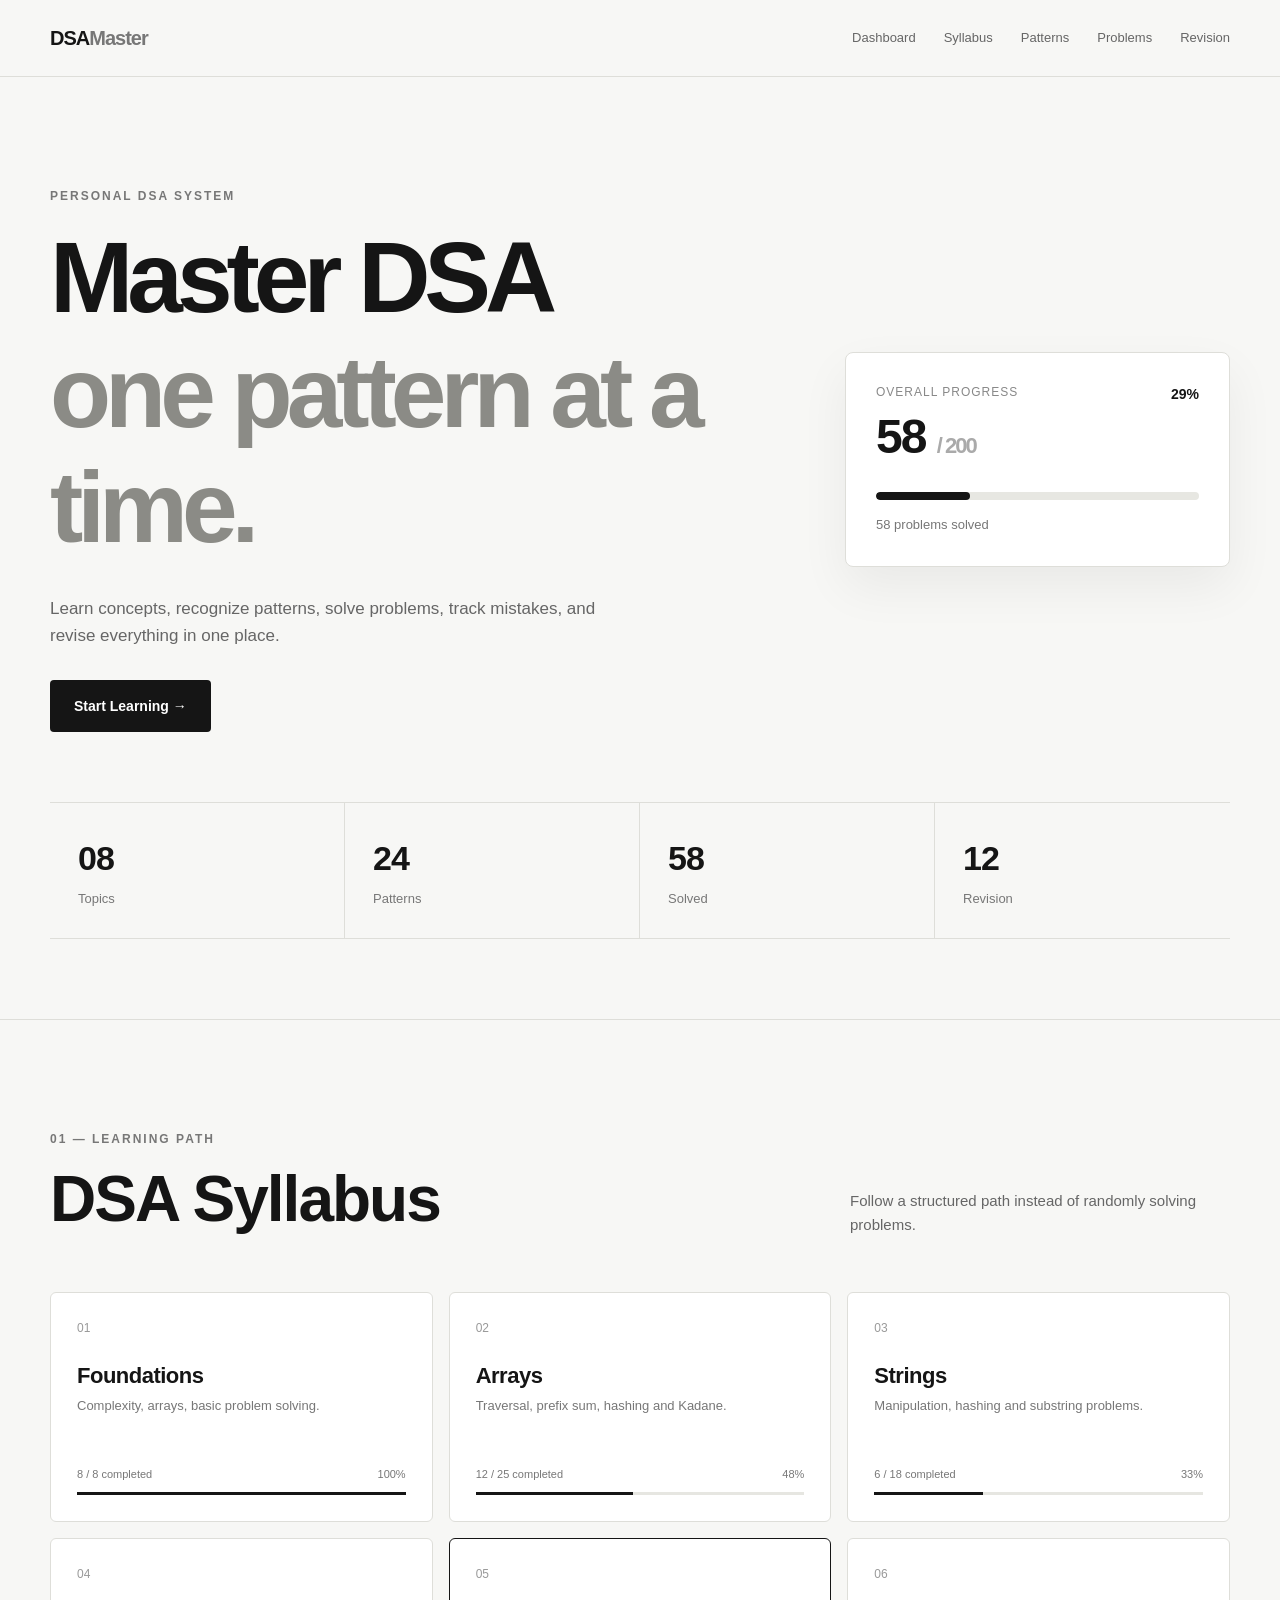
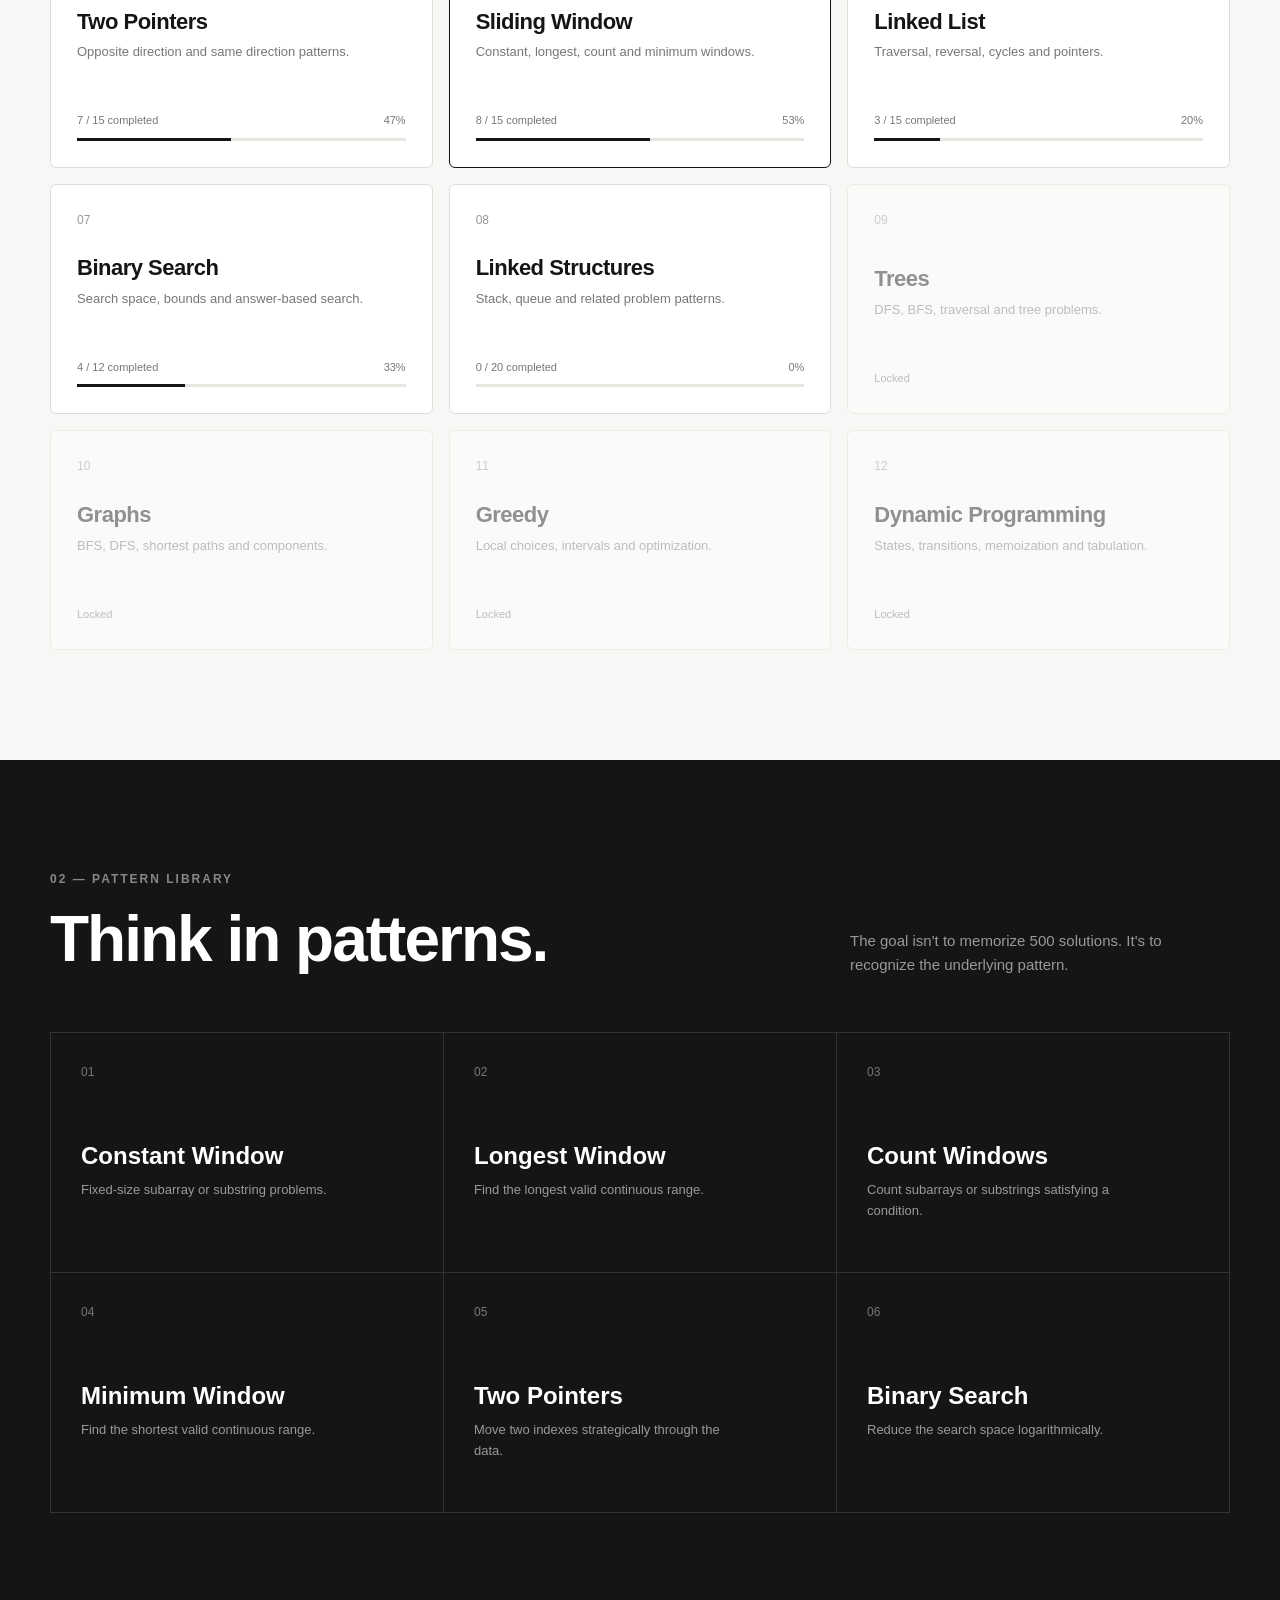
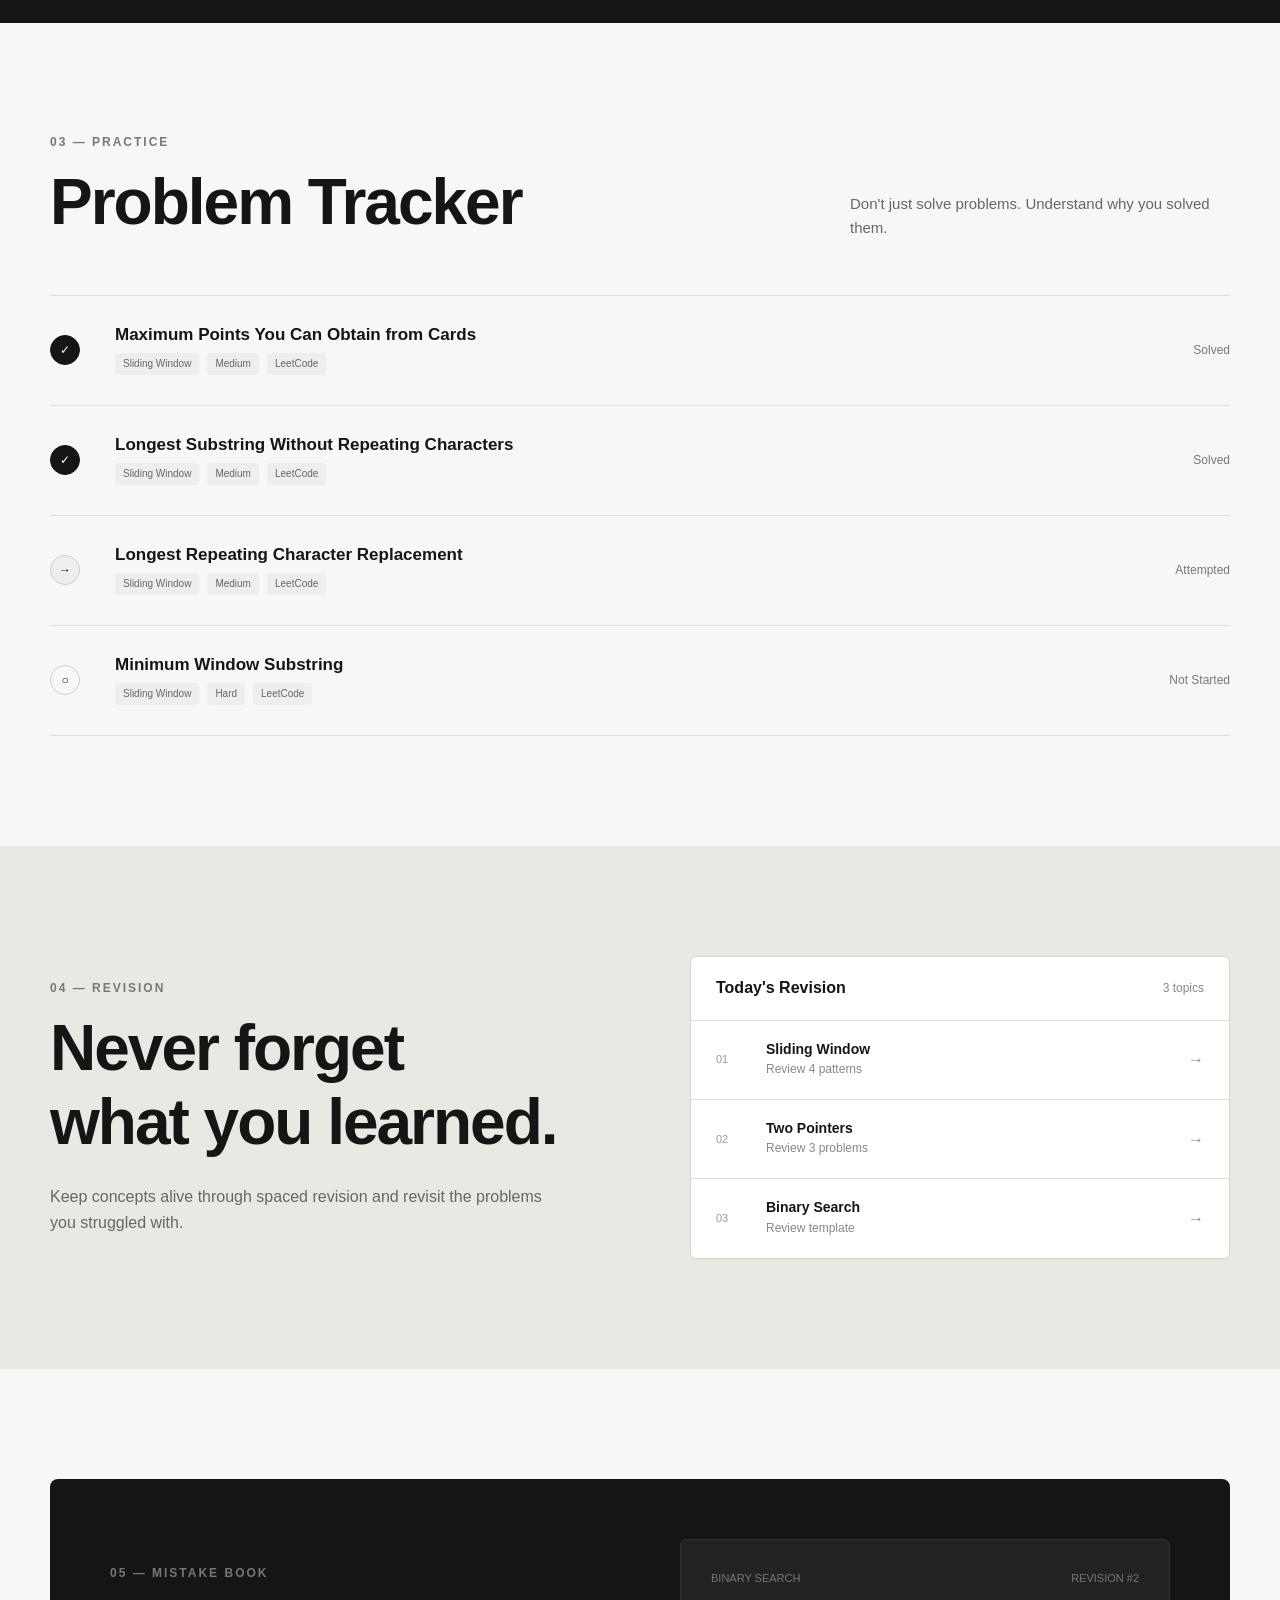
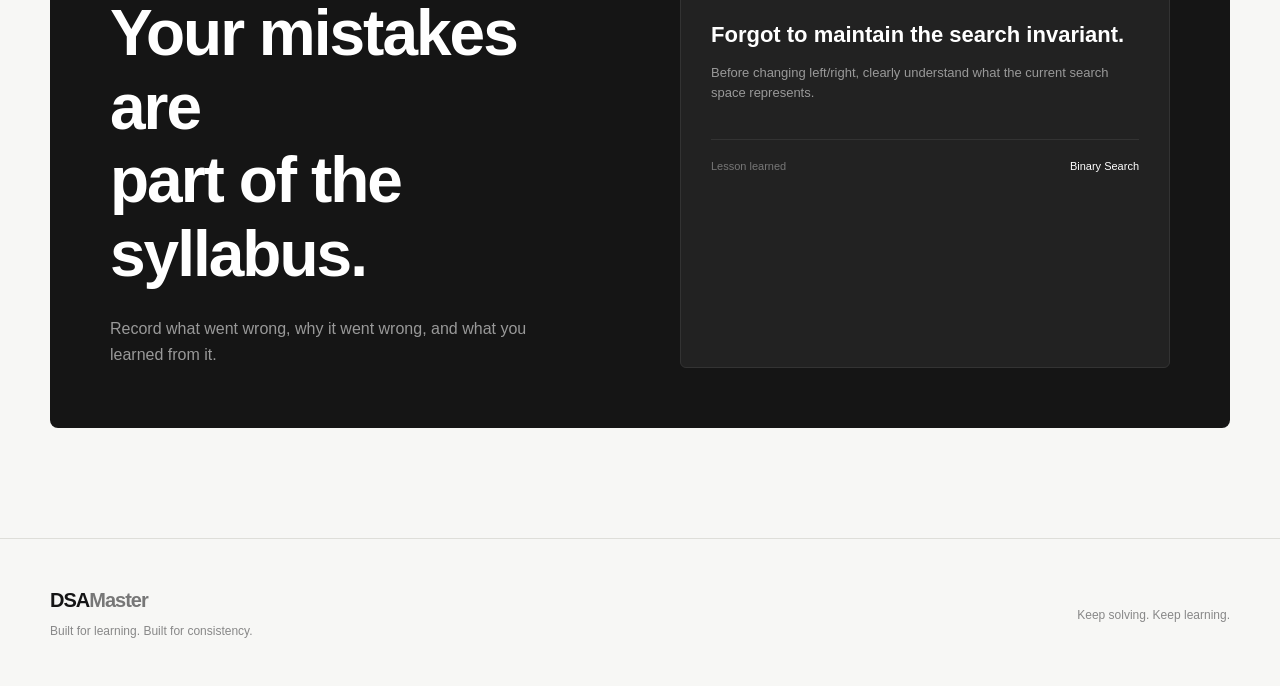
==== index.html @ 2c16a2d7 "Initial DSA Master website" ====
<!DOCTYPE html>
<html lang="en">
<head>
    <meta charset="UTF-8">
    <meta name="viewport" content="width=device-width, initial-scale=1.0">

    <title>DSA Master</title>

    <link rel="stylesheet" href="style.css">
</head>

<body>

    <!-- ================= HEADER ================= -->

    <header class="header">

        <div class="container header-content">

            <a href="#" class="logo">
                DSA<span>Master</span>
            </a>

            <nav class="nav">
                <a href="#dashboard">Dashboard</a>
                <a href="#syllabus">Syllabus</a>
                <a href="#patterns">Patterns</a>
                <a href="#problems">Problems</a>
                <a href="#revision">Revision</a>
            </nav>

        </div>

    </header>


    <!-- ================= MAIN ================= -->

    <main>


        <!-- ================= HERO / DASHBOARD ================= -->

        <section class="hero" id="dashboard">

            <div class="container">

                <div class="hero-content">

                    <div class="hero-text">

                        <p class="eyebrow">
                            PERSONAL DSA SYSTEM
                        </p>

                        <h1>
                            Master DSA
                            <br>
                            <span>one pattern at a time.</span>
                        </h1>

                        <p class="hero-description">
                            Learn concepts, recognize patterns, solve problems,
                            track mistakes, and revise everything in one place.
                        </p>

                        <a href="#syllabus" class="primary-button">
                            Start Learning →
                        </a>

                    </div>


                    <div class="progress-card">

                        <div class="progress-card-header">
                            <div>
                                <p class="card-label">Overall Progress</p>
                                <h2>58 <span>/ 200</span></h2>
                            </div>

                            <div class="progress-percent">
                                29%
                            </div>
                        </div>

                        <div class="progress-bar">
                            <div class="progress-fill"></div>
                        </div>

                        <p class="progress-text">
                            58 problems solved
                        </p>

                    </div>

                </div>


                <!-- ================= STATS ================= -->

                <div class="stats">

                    <div class="stat-card">
                        <p class="stat-number">08</p>
                        <p class="stat-label">Topics</p>
                    </div>

                    <div class="stat-card">
                        <p class="stat-number">24</p>
                        <p class="stat-label">Patterns</p>
                    </div>

                    <div class="stat-card">
                        <p class="stat-number">58</p>
                        <p class="stat-label">Solved</p>
                    </div>

                    <div class="stat-card">
                        <p class="stat-number">12</p>
                        <p class="stat-label">Revision</p>
                    </div>

                </div>

            </div>

        </section>


        <!-- ================= SYLLABUS ================= -->

        <section class="section" id="syllabus">

            <div class="container">

                <div class="section-heading">

                    <div>
                        <p class="eyebrow">01 — LEARNING PATH</p>

                        <h2>DSA Syllabus</h2>
                    </div>

                    <p>
                        Follow a structured path instead of randomly solving
                        problems.
                    </p>

                </div>


                <div class="syllabus-grid">

                    <article class="topic-card completed">

                        <div class="topic-number">01</div>

                        <div class="topic-content">
                            <h3>Foundations</h3>

                            <p>
                                Complexity, arrays, basic problem solving.
                            </p>

                            <div class="topic-progress">
                                <span>8 / 8 completed</span>
                                <span>100%</span>
                            </div>

                            <div class="small-progress">
                                <div style="width: 100%;"></div>
                            </div>
                        </div>

                    </article>


                    <article class="topic-card">

                        <div class="topic-number">02</div>

                        <div class="topic-content">
                            <h3>Arrays</h3>

                            <p>
                                Traversal, prefix sum, hashing and Kadane.
                            </p>

                            <div class="topic-progress">
                                <span>12 / 25 completed</span>
                                <span>48%</span>
                            </div>

                            <div class="small-progress">
                                <div style="width: 48%;"></div>
                            </div>
                        </div>

                    </article>


                    <article class="topic-card">

                        <div class="topic-number">03</div>

                        <div class="topic-content">
                            <h3>Strings</h3>

                            <p>
                                Manipulation, hashing and substring problems.
                            </p>

                            <div class="topic-progress">
                                <span>6 / 18 completed</span>
                                <span>33%</span>
                            </div>

                            <div class="small-progress">
                                <div style="width: 33%;"></div>
                            </div>
                        </div>

                    </article>


                    <article class="topic-card">

                        <div class="topic-number">04</div>

                        <div class="topic-content">
                            <h3>Two Pointers</h3>

                            <p>
                                Opposite direction and same direction patterns.
                            </p>

                            <div class="topic-progress">
                                <span>7 / 15 completed</span>
                                <span>47%</span>
                            </div>

                            <div class="small-progress">
                                <div style="width: 47%;"></div>
                            </div>
                        </div>

                    </article>


                    <article class="topic-card active">

                        <div class="topic-number">05</div>

                        <div class="topic-content">
                            <h3>Sliding Window</h3>

                            <p>
                                Constant, longest, count and minimum windows.
                            </p>

                            <div class="topic-progress">
                                <span>8 / 15 completed</span>
                                <span>53%</span>
                            </div>

                            <div class="small-progress">
                                <div style="width: 53%;"></div>
                            </div>
                        </div>

                    </article>


                    <article class="topic-card">

                        <div class="topic-number">06</div>

                        <div class="topic-content">
                            <h3>Linked List</h3>

                            <p>
                                Traversal, reversal, cycles and pointers.
                            </p>

                            <div class="topic-progress">
                                <span>3 / 15 completed</span>
                                <span>20%</span>
                            </div>

                            <div class="small-progress">
                                <div style="width: 20%;"></div>
                            </div>
                        </div>

                    </article>


                    <article class="topic-card">

                        <div class="topic-number">07</div>

                        <div class="topic-content">
                            <h3>Binary Search</h3>

                            <p>
                                Search space, bounds and answer-based search.
                            </p>

                            <div class="topic-progress">
                                <span>4 / 12 completed</span>
                                <span>33%</span>
                            </div>

                            <div class="small-progress">
                                <div style="width: 33%;"></div>
                            </div>
                        </div>

                    </article>


                    <article class="topic-card">

                        <div class="topic-number">08</div>

                        <div class="topic-content">
                            <h3>Linked Structures</h3>

                            <p>
                                Stack, queue and related problem patterns.
                            </p>

                            <div class="topic-progress">
                                <span>0 / 20 completed</span>
                                <span>0%</span>
                            </div>

                            <div class="small-progress">
                                <div style="width: 0%;"></div>
                            </div>
                        </div>

                    </article>


                    <article class="topic-card locked">

                        <div class="topic-number">09</div>

                        <div class="topic-content">
                            <h3>Trees</h3>

                            <p>
                                DFS, BFS, traversal and tree problems.
                            </p>

                            <div class="topic-progress">
                                <span>Locked</span>
                            </div>
                        </div>

                    </article>


                    <article class="topic-card locked">

                        <div class="topic-number">10</div>

                        <div class="topic-content">
                            <h3>Graphs</h3>

                            <p>
                                BFS, DFS, shortest paths and components.
                            </p>

                            <div class="topic-progress">
                                <span>Locked</span>
                            </div>
                        </div>

                    </article>


                    <article class="topic-card locked">

                        <div class="topic-number">11</div>

                        <div class="topic-content">
                            <h3>Greedy</h3>

                            <p>
                                Local choices, intervals and optimization.
                            </p>

                            <div class="topic-progress">
                                <span>Locked</span>
                            </div>
                        </div>

                    </article>


                    <article class="topic-card locked">

                        <div class="topic-number">12</div>

                        <div class="topic-content">
                            <h3>Dynamic Programming</h3>

                            <p>
                                States, transitions, memoization and tabulation.
                            </p>

                            <div class="topic-progress">
                                <span>Locked</span>
                            </div>
                        </div>

                    </article>

                </div>

            </div>

        </section>


        <!-- ================= PATTERNS ================= -->

        <section class="section dark-section" id="patterns">

            <div class="container">

                <div class="section-heading">

                    <div>
                        <p class="eyebrow">02 — PATTERN LIBRARY</p>

                        <h2>Think in patterns.</h2>
                    </div>

                    <p>
                        The goal isn't to memorize 500 solutions.
                        It's to recognize the underlying pattern.
                    </p>

                </div>


                <div class="pattern-grid">

                    <article class="pattern-card">
                        <span>01</span>
                        <h3>Constant Window</h3>
                        <p>
                            Fixed-size subarray or substring problems.
                        </p>
                    </article>

                    <article class="pattern-card">
                        <span>02</span>
                        <h3>Longest Window</h3>
                        <p>
                            Find the longest valid continuous range.
                        </p>
                    </article>

                    <article class="pattern-card">
                        <span>03</span>
                        <h3>Count Windows</h3>
                        <p>
                            Count subarrays or substrings satisfying a condition.
                        </p>
                    </article>

                    <article class="pattern-card">
                        <span>04</span>
                        <h3>Minimum Window</h3>
                        <p>
                            Find the shortest valid continuous range.
                        </p>
                    </article>

                    <article class="pattern-card">
                        <span>05</span>
                        <h3>Two Pointers</h3>
                        <p>
                            Move two indexes strategically through the data.
                        </p>
                    </article>

                    <article class="pattern-card">
                        <span>06</span>
                        <h3>Binary Search</h3>
                        <p>
                            Reduce the search space logarithmically.
                        </p>
                    </article>

                </div>

            </div>

        </section>


        <!-- ================= PROBLEMS ================= -->

        <section class="section" id="problems">

            <div class="container">

                <div class="section-heading">

                    <div>
                        <p class="eyebrow">03 — PRACTICE</p>

                        <h2>Problem Tracker</h2>
                    </div>

                    <p>
                        Don't just solve problems. Understand why you solved them.
                    </p>

                </div>


                <div class="problem-list">

                    <article class="problem-row">

                        <div class="problem-status solved">
                            ✓
                        </div>

                        <div class="problem-info">
                            <h3>Maximum Points You Can Obtain from Cards</h3>

                            <div class="problem-meta">
                                <span>Sliding Window</span>
                                <span>Medium</span>
                                <span>LeetCode</span>
                            </div>
                        </div>

                        <div class="problem-action">
                            Solved
                        </div>

                    </article>


                    <article class="problem-row">

                        <div class="problem-status solved">
                            ✓
                        </div>

                        <div class="problem-info">
                            <h3>Longest Substring Without Repeating Characters</h3>

                            <div class="problem-meta">
                                <span>Sliding Window</span>
                                <span>Medium</span>
                                <span>LeetCode</span>
                            </div>
                        </div>

                        <div class="problem-action">
                            Solved
                        </div>

                    </article>


                    <article class="problem-row">

                        <div class="problem-status attempted">
                            →
                        </div>

                        <div class="problem-info">
                            <h3>Longest Repeating Character Replacement</h3>

                            <div class="problem-meta">
                                <span>Sliding Window</span>
                                <span>Medium</span>
                                <span>LeetCode</span>
                            </div>
                        </div>

                        <div class="problem-action">
                            Attempted
                        </div>

                    </article>


                    <article class="problem-row">

                        <div class="problem-status pending">
                            ○
                        </div>

                        <div class="problem-info">
                            <h3>Minimum Window Substring</h3>

                            <div class="problem-meta">
                                <span>Sliding Window</span>
                                <span>Hard</span>
                                <span>LeetCode</span>
                            </div>
                        </div>

                        <div class="problem-action">
                            Not Started
                        </div>

                    </article>

                </div>

            </div>

        </section>


        <!-- ================= REVISION ================= -->

        <section class="section revision-section" id="revision">

            <div class="container">

                <div class="revision-layout">

                    <div>

                        <p class="eyebrow">04 — REVISION</p>

                        <h2>
                            Never forget<br>
                            what you learned.
                        </h2>

                        <p class="section-description">
                            Keep concepts alive through spaced revision and
                            revisit the problems you struggled with.
                        </p>

                    </div>


                    <div class="revision-card">

                        <div class="revision-header">
                            <h3>Today's Revision</h3>
                            <span>3 topics</span>
                        </div>

                        <div class="revision-item">
                            <span class="revision-icon">01</span>

                            <div>
                                <h4>Sliding Window</h4>
                                <p>Review 4 patterns</p>
                            </div>

                            <span>→</span>
                        </div>

                        <div class="revision-item">
                            <span class="revision-icon">02</span>

                            <div>
                                <h4>Two Pointers</h4>
                                <p>Review 3 problems</p>
                            </div>

                            <span>→</span>
                        </div>

                        <div class="revision-item">
                            <span class="revision-icon">03</span>

                            <div>
                                <h4>Binary Search</h4>
                                <p>Review template</p>
                            </div>

                            <span>→</span>
                        </div>

                    </div>

                </div>

            </div>

        </section>


        <!-- ================= MISTAKE BOOK ================= -->

        <section class="section">

            <div class="container">

                <div class="mistake-box">

                    <div>

                        <p class="eyebrow">05 — MISTAKE BOOK</p>

                        <h2>
                            Your mistakes are<br>
                            part of the syllabus.
                        </h2>

                        <p>
                            Record what went wrong, why it went wrong,
                            and what you learned from it.
                        </p>

                    </div>


                    <div class="mistake-example">

                        <div class="mistake-top">
                            <span>Binary Search</span>
                            <span>Revision #2</span>
                        </div>

                        <h3>
                            Forgot to maintain the search invariant.
                        </h3>

                        <p>
                            Before changing left/right, clearly understand
                            what the current search space represents.
                        </p>

                        <div class="mistake-footer">
                            <span>Lesson learned</span>
                            <strong>Binary Search</strong>
                        </div>

                    </div>

                </div>

            </div>

        </section>

    </main>


    <!-- ================= FOOTER ================= -->

    <footer class="footer">

        <div class="container footer-content">

            <div>
                <a href="#" class="logo">
                    DSA<span>Master</span>
                </a>

                <p>
                    Built for learning. Built for consistency.
                </p>
            </div>

            <p>
                Keep solving. Keep learning.
            </p>

        </div>

    </footer>

</body>
</html>
---- style.css ----
/* =====================================================
   RESET
===================================================== */

* {
    margin: 0;
    padding: 0;
    box-sizing: border-box;
}

html {
    scroll-behavior: smooth;
}

body {
    font-family: Arial, Helvetica, sans-serif;
    background: #f7f7f5;
    color: #151515;
    line-height: 1.6;
}

a {
    color: inherit;
    text-decoration: none;
}

button,
input,
textarea {
    font: inherit;
}


/* =====================================================
   GLOBAL
===================================================== */

.container {
    width: min(1180px, calc(100% - 48px));
    margin: 0 auto;
}

.section {
    padding: 110px 0;
}

.eyebrow {
    margin-bottom: 14px;

    font-size: 12px;
    font-weight: 700;
    letter-spacing: 2px;
    text-transform: uppercase;

    color: #777;
}

h1,
h2,
h3,
h4 {
    line-height: 1.15;
}

h2 {
    font-size: clamp(38px, 5vw, 64px);
    letter-spacing: -2px;
}

.section-heading {
    display: flex;
    justify-content: space-between;
    align-items: end;

    gap: 40px;
    margin-bottom: 55px;
}

.section-heading > p {
    max-width: 380px;

    color: #666;
    font-size: 15px;
}


/* =====================================================
   HEADER
===================================================== */

.header {
    position: sticky;
    top: 0;
    z-index: 100;

    background: rgba(247, 247, 245, 0.92);
    border-bottom: 1px solid #deded9;

    backdrop-filter: blur(12px);
}

.header-content {
    min-height: 76px;

    display: flex;
    justify-content: space-between;
    align-items: center;
}

.logo {
    font-size: 20px;
    font-weight: 800;
    letter-spacing: -1px;
}

.logo span {
    color: #777;
}

.nav {
    display: flex;
    align-items: center;
    gap: 28px;
}

.nav a {
    font-size: 13px;
    color: #666;

    transition: color 0.2s ease;
}

.nav a:hover {
    color: #111;
}


/* =====================================================
   HERO
===================================================== */

.hero {
    padding: 110px 0 80px;

    border-bottom: 1px solid #deded9;
}

.hero-content {
    min-height: 440px;

    display: grid;
    grid-template-columns: 1.3fr 0.7fr;
    align-items: center;

    gap: 80px;
}

.hero h1 {
    max-width: 750px;

    font-size: clamp(55px, 8vw, 100px);
    letter-spacing: -6px;
}

.hero h1 span {
    color: #8b8b86;
}

.hero-description {
    max-width: 570px;

    margin: 30px 0;

    color: #666;
    font-size: 17px;
}


/* =====================================================
   BUTTON
===================================================== */

.primary-button {
    display: inline-block;

    padding: 15px 24px;

    background: #151515;
    color: white;

    font-size: 14px;
    font-weight: 700;

    border-radius: 4px;

    transition:
        transform 0.2s ease,
        background 0.2s ease;
}

.primary-button:hover {
    background: #333;
    transform: translateY(-2px);
}


/* =====================================================
   PROGRESS CARD
===================================================== */

.progress-card {
    padding: 30px;

    background: white;

    border: 1px solid #deded9;
    border-radius: 8px;

    box-shadow: 0 20px 50px rgba(0, 0, 0, 0.06);
}

.progress-card-header {
    display: flex;
    justify-content: space-between;
    align-items: start;

    margin-bottom: 28px;
}

.card-label {
    margin-bottom: 6px;

    color: #888;

    font-size: 12px;
    text-transform: uppercase;
    letter-spacing: 1px;
}

.progress-card h2 {
    font-size: 48px;
    letter-spacing: -2px;
}

.progress-card h2 span {
    color: #aaa;
    font-size: 22px;
}

.progress-percent {
    font-size: 14px;
    font-weight: 700;
}

.progress-bar {
    height: 8px;

    overflow: hidden;

    background: #e7e7e2;
    border-radius: 20px;
}

.progress-fill {
    width: 29%;
    height: 100%;

    background: #151515;

    border-radius: inherit;
}

.progress-text {
    margin-top: 15px;

    color: #777;
    font-size: 13px;
}


/* =====================================================
   STATS
===================================================== */

.stats {
    display: grid;
    grid-template-columns: repeat(4, 1fr);

    margin-top: 70px;

    border-top: 1px solid #deded9;
    border-bottom: 1px solid #deded9;
}

.stat-card {
    padding: 28px;

    border-right: 1px solid #deded9;
}

.stat-card:last-child {
    border-right: none;
}

.stat-number {
    margin-bottom: 4px;

    font-size: 34px;
    font-weight: 700;
    letter-spacing: -1px;
}

.stat-label {
    color: #777;
    font-size: 13px;
}


/* =====================================================
   SYLLABUS
===================================================== */

.syllabus-grid {
    display: grid;
    grid-template-columns: repeat(3, 1fr);

    gap: 16px;
}

.topic-card {
    min-height: 220px;

    padding: 26px;

    background: white;

    border: 1px solid #deded9;
    border-radius: 6px;

    display: flex;
    flex-direction: column;
    gap: 25px;

    transition:
        transform 0.2s ease,
        border-color 0.2s ease,
        box-shadow 0.2s ease;
}

.topic-card:hover {
    transform: translateY(-4px);

    border-color: #aaa;

    box-shadow: 0 15px 35px rgba(0, 0, 0, 0.06);
}

.topic-card.active {
    border-color: #151515;
}

.topic-card.locked {
    opacity: 0.45;
}

.topic-number {
    font-size: 12px;
    color: #999;
}

.topic-content {
    margin-top: auto;
}

.topic-content h3 {
    margin-bottom: 8px;

    font-size: 22px;
    letter-spacing: -0.5px;
}

.topic-content p {
    min-height: 50px;

    color: #777;
    font-size: 13px;
}

.topic-progress {
    display: flex;
    justify-content: space-between;

    margin-top: 20px;

    color: #777;
    font-size: 11px;
}

.small-progress {
    height: 3px;

    margin-top: 8px;

    background: #e6e6e1;
}

.small-progress div {
    height: 100%;
    background: #151515;
}


/* =====================================================
   DARK SECTION
===================================================== */

.dark-section {
    background: #151515;
    color: white;
}

.dark-section .eyebrow {
    color: #888;
}

.dark-section .section-heading > p {
    color: #999;
}

.pattern-grid {
    display: grid;
    grid-template-columns: repeat(3, 1fr);

    border-top: 1px solid #333;
    border-left: 1px solid #333;
}

.pattern-card {
    min-height: 240px;

    padding: 30px;

    border-right: 1px solid #333;
    border-bottom: 1px solid #333;
}

.pattern-card span {
    display: block;

    margin-bottom: 60px;

    color: #777;

    font-size: 12px;
}

.pattern-card h3 {
    margin-bottom: 10px;

    font-size: 24px;
}

.pattern-card p {
    max-width: 260px;

    color: #999;

    font-size: 13px;
}


/* =====================================================
   PROBLEMS
===================================================== */

.problem-list {
    border-top: 1px solid #deded9;
}

.problem-row {
    min-height: 110px;

    display: grid;
    grid-template-columns: 45px 1fr auto;
    align-items: center;

    gap: 20px;

    border-bottom: 1px solid #deded9;
}

.problem-status {
    width: 30px;
    height: 30px;

    display: flex;
    justify-content: center;
    align-items: center;

    border: 1px solid #ccc;
    border-radius: 50%;

    font-size: 12px;
}

.problem-status.solved {
    background: #151515;
    color: white;
    border-color: #151515;
}

.problem-status.attempted {
    background: #eee;
}

.problem-info h3 {
    margin-bottom: 8px;

    font-size: 17px;
}

.problem-meta {
    display: flex;
    gap: 8px;
    flex-wrap: wrap;
}

.problem-meta span {
    padding: 3px 8px;

    background: #eee;

    color: #666;

    font-size: 10px;
    border-radius: 3px;
}

.problem-action {
    color: #777;
    font-size: 12px;
}


/* =====================================================
   REVISION
===================================================== */

.revision-section {
    background: #e9e9e4;
}

.revision-layout {
    display: grid;
    grid-template-columns: 1fr 1fr;

    align-items: center;

    gap: 100px;
}

.section-description {
    max-width: 500px;

    margin-top: 25px;

    color: #666;
}

.revision-card {
    background: white;

    border: 1px solid #d5d5d0;
    border-radius: 6px;

    overflow: hidden;
}

.revision-header {
    padding: 22px 25px;

    display: flex;
    justify-content: space-between;

    border-bottom: 1px solid #deded9;
}

.revision-header h3 {
    font-size: 16px;
}

.revision-header span {
    color: #888;
    font-size: 12px;
}

.revision-item {
    padding: 20px 25px;

    display: grid;
    grid-template-columns: 35px 1fr auto;
    align-items: center;

    gap: 15px;

    border-bottom: 1px solid #deded9;
}

.revision-item:last-child {
    border-bottom: none;
}

.revision-icon {
    font-size: 11px;
    color: #999;
}

.revision-item h4 {
    margin-bottom: 3px;
    font-size: 14px;
}

.revision-item p {
    color: #888;
    font-size: 12px;
}

.revision-item > span:last-child {
    color: #888;
}


/* =====================================================
   MISTAKE BOOK
===================================================== */

.mistake-box {
    padding: 60px;

    display: grid;
    grid-template-columns: 1fr 1fr;

    gap: 80px;

    background: #151515;
    color: white;

    border-radius: 8px;
}

.mistake-box .eyebrow {
    color: #777;
}

.mistake-box p {
    max-width: 450px;

    margin-top: 25px;

    color: #999;
}

.mistake-example {
    padding: 30px;

    background: #222;

    border: 1px solid #333;
    border-radius: 6px;
}

.mistake-top {
    display: flex;
    justify-content: space-between;

    margin-bottom: 35px;

    color: #777;

    font-size: 11px;
    text-transform: uppercase;
}

.mistake-example h3 {
    font-size: 22px;
}

.mistake-example > p {
    margin-top: 15px;

    font-size: 13px;
}

.mistake-footer {
    display: flex;
    justify-content: space-between;

    margin-top: 35px;
    padding-top: 18px;

    border-top: 1px solid #333;

    font-size: 11px;
}

.mistake-footer span {
    color: #777;
}

.mistake-footer strong {
    font-weight: 500;
}


/* =====================================================
   FOOTER
===================================================== */

.footer {
    padding: 45px 0;

    border-top: 1px solid #deded9;
}

.footer-content {
    display: flex;
    justify-content: space-between;
    align-items: center;
}

.footer p {
    margin-top: 6px;

    color: #888;
    font-size: 12px;
}


/* =====================================================
   RESPONSIVE
===================================================== */

@media (max-width: 900px) {

    .nav {
        display: none;
    }

    .hero-content {
        grid-template-columns: 1fr;
        gap: 50px;
    }

    .hero h1 {
        letter-spacing: -4px;
    }

    .syllabus-grid {
        grid-template-columns: repeat(2, 1fr);
    }

    .pattern-grid {
        grid-template-columns: repeat(2, 1fr);
    }

    .revision-layout {
        grid-template-columns: 1fr;
        gap: 50px;
    }

    .mistake-box {
        grid-template-columns: 1fr;
        gap: 50px;
    }
}


@media (max-width: 600px) {

    .container {
        width: min(100% - 30px, 1180px);
    }

    .section {
        padding: 75px 0;
    }

    .hero {
        padding: 75px 0 60px;
    }

    .hero h1 {
        font-size: 55px;
        letter-spacing: -3px;
    }

    .section-heading {
        display: block;
    }

    .section-heading > p {
        margin-top: 20px;
    }

    .stats {
        grid-template-columns: repeat(2, 1fr);
    }

    .stat-card:nth-child(2) {
        border-right: none;
    }

    .stat-card:nth-child(-n + 2) {
        border-bottom: 1px solid #deded9;
    }

    .syllabus-grid,
    .pattern-grid {
        grid-template-columns: 1fr;
    }

    .problem-row {
        grid-template-columns: 35px 1fr;
        padding: 20px 0;
    }

    .problem-action {
        display: none;
    }

    .mistake-box {
        padding: 30px;
    }

    .footer-content {
        display: block;
    }

    .footer-content > p {
        margin-top: 25px;
    }
}
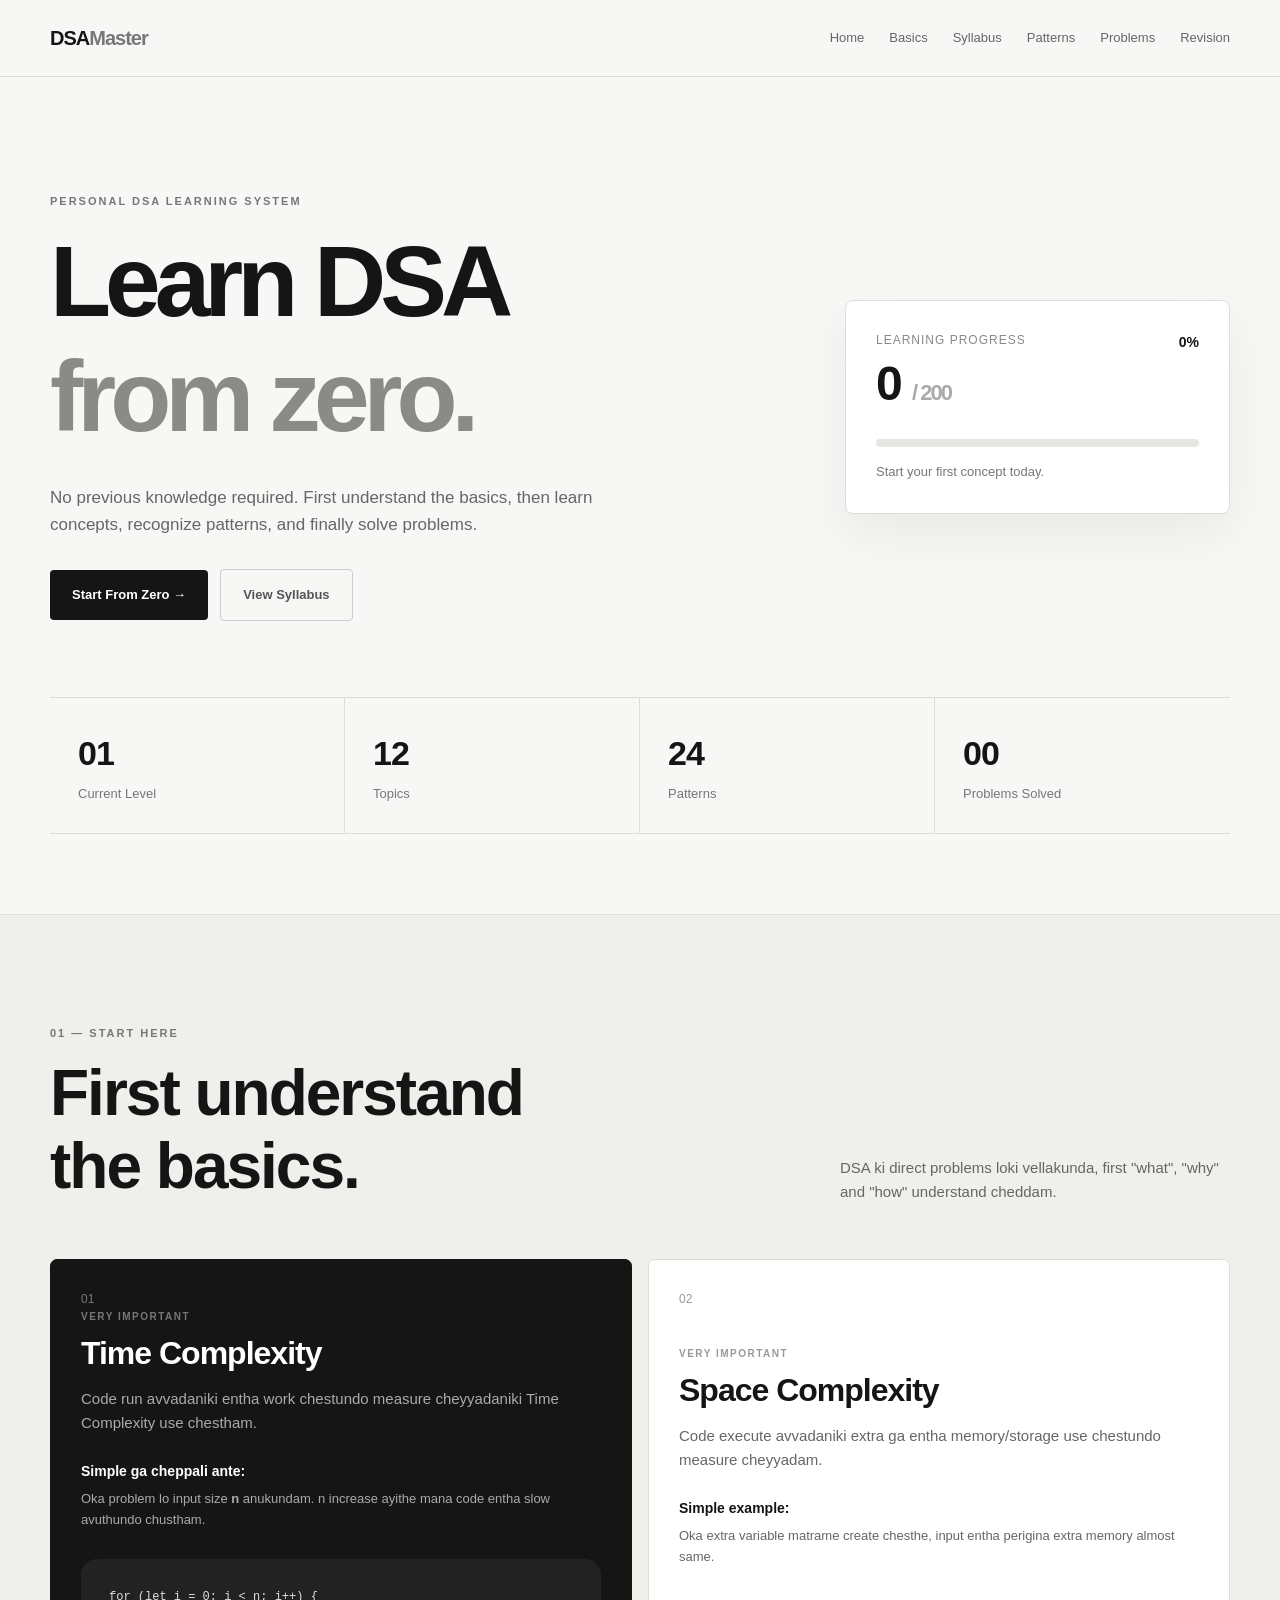
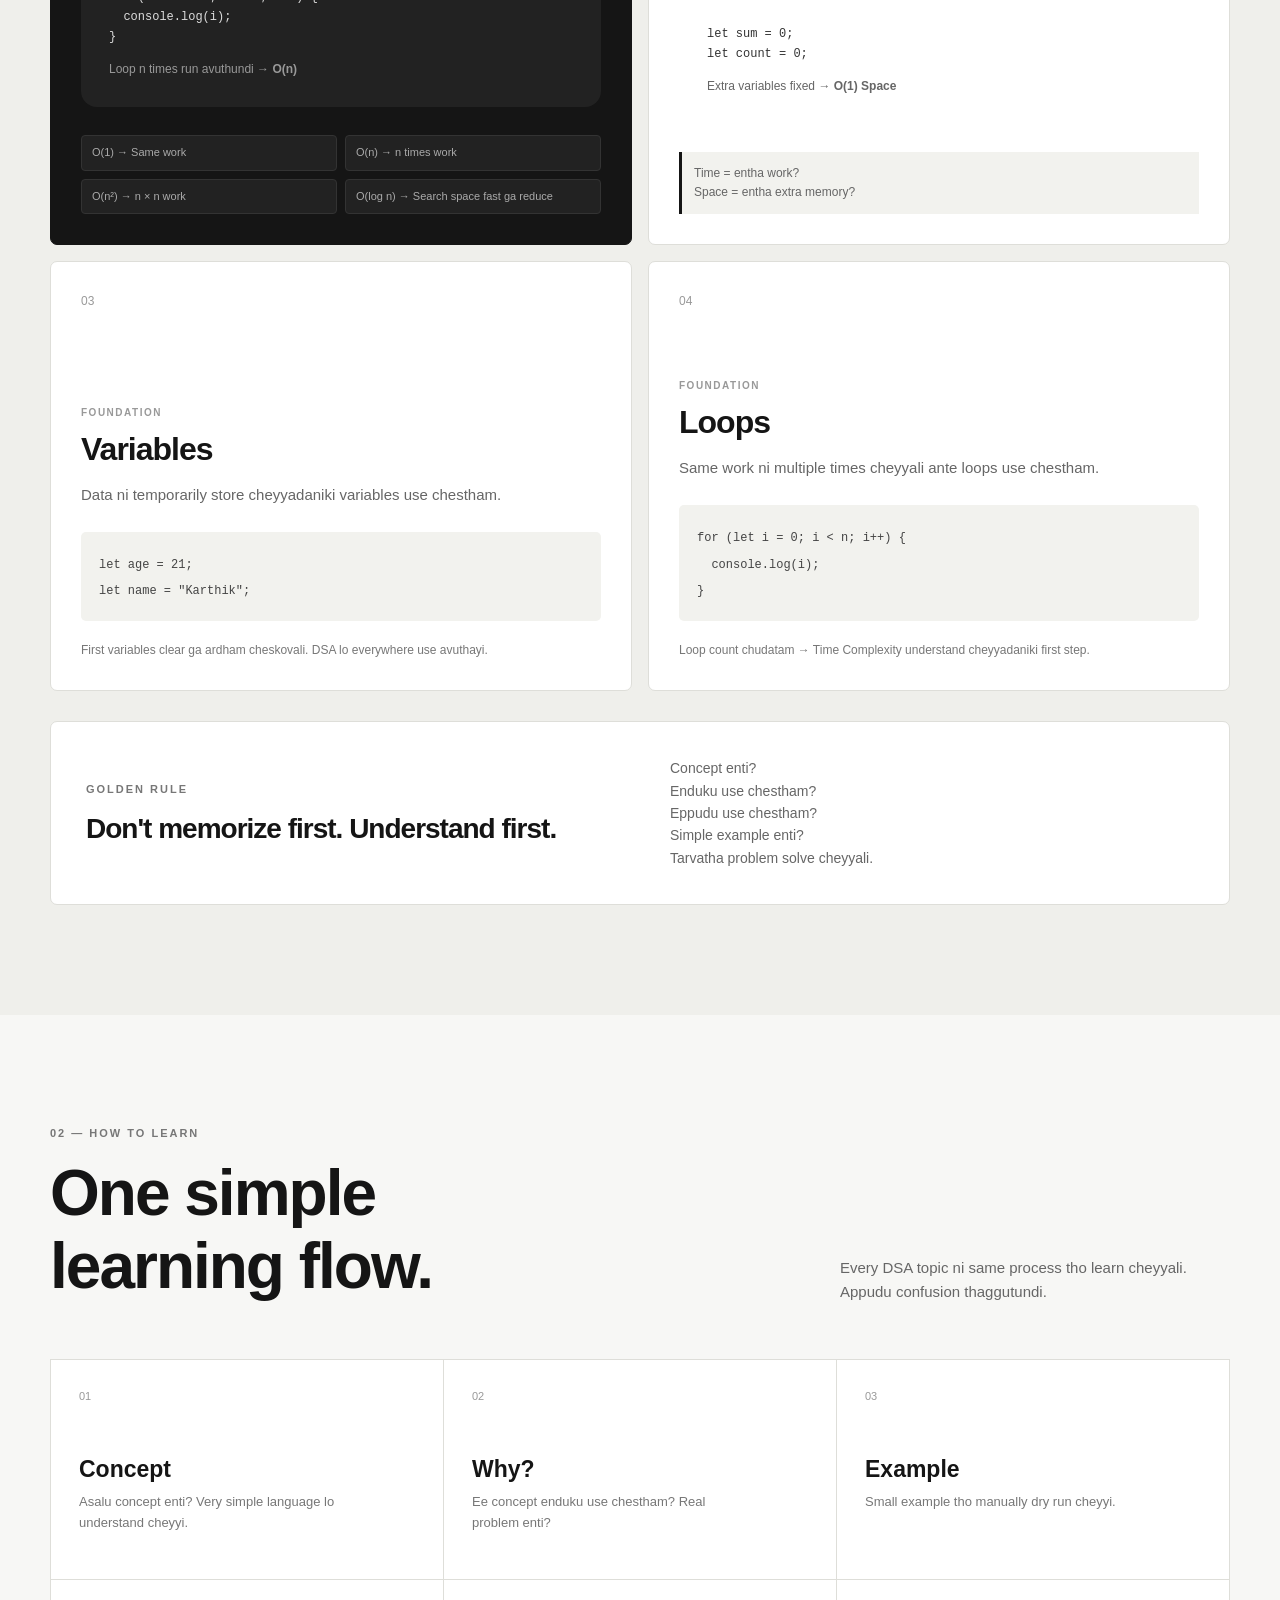
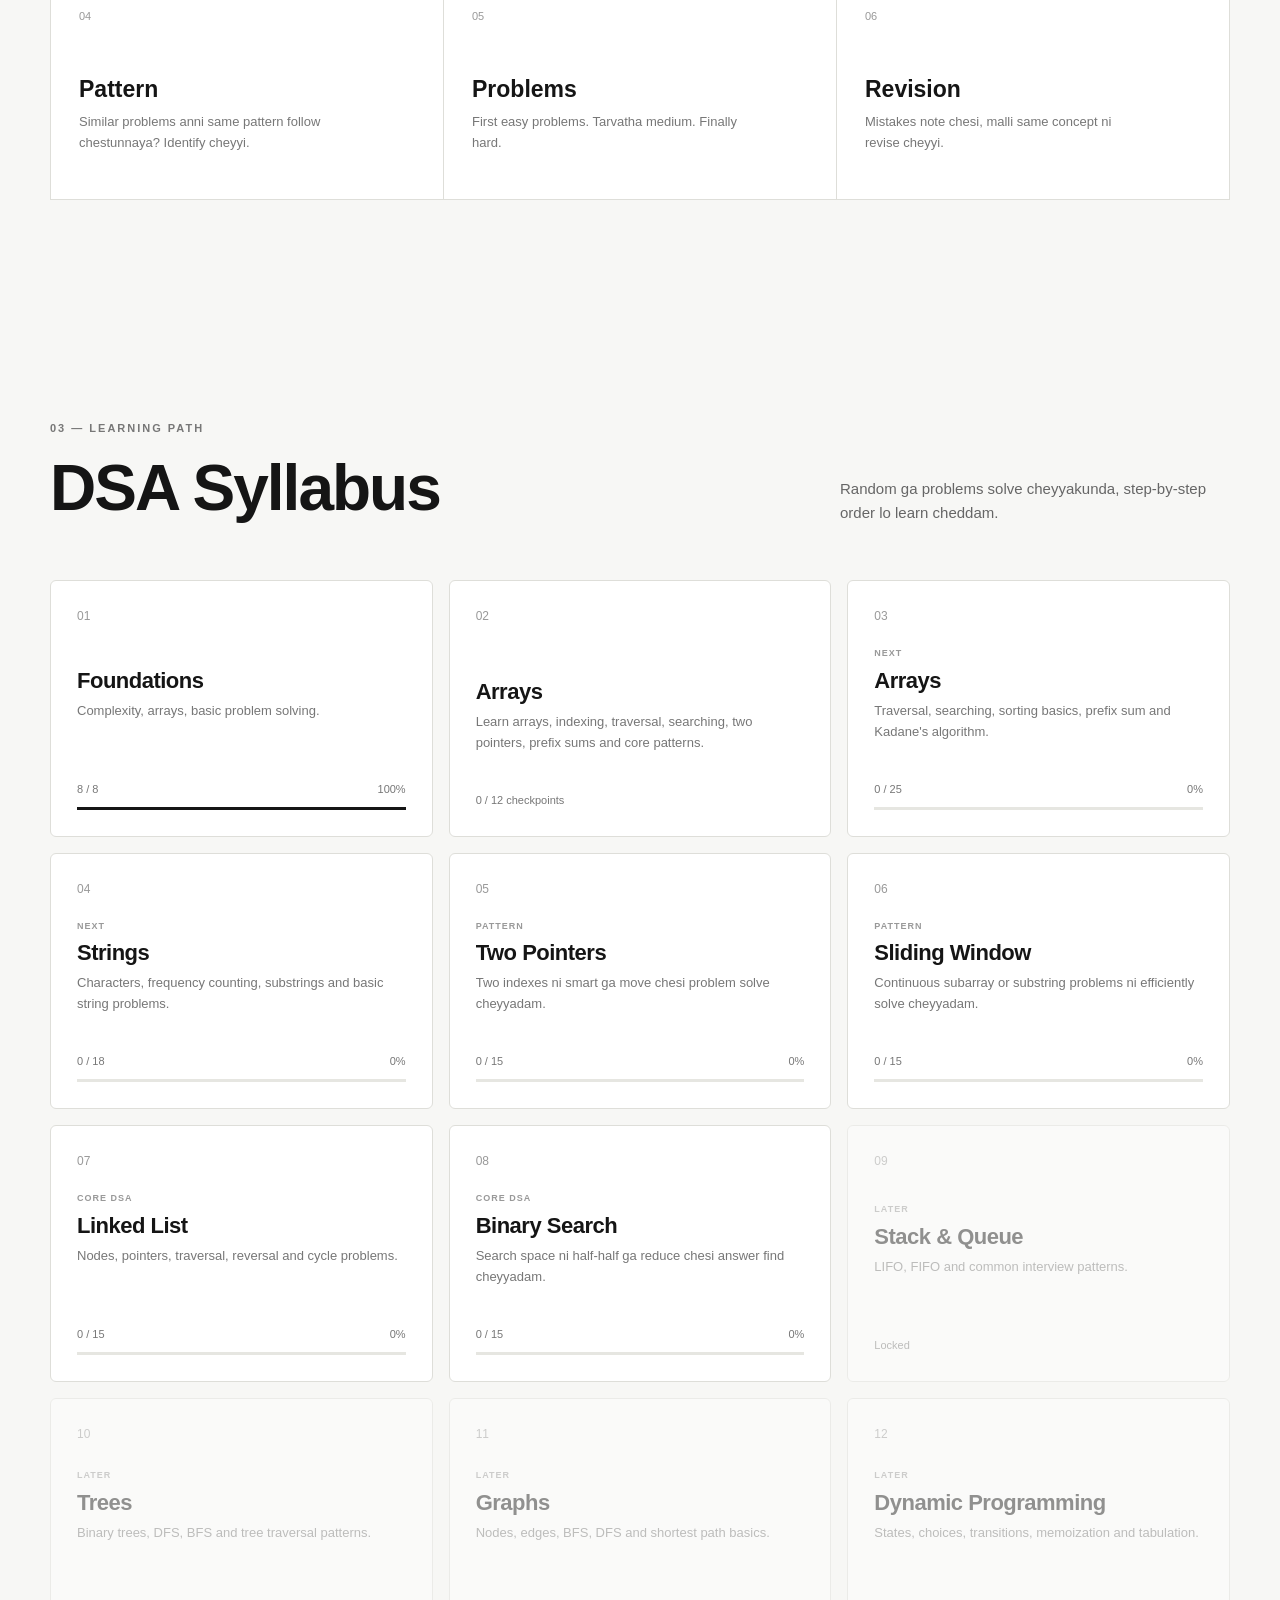
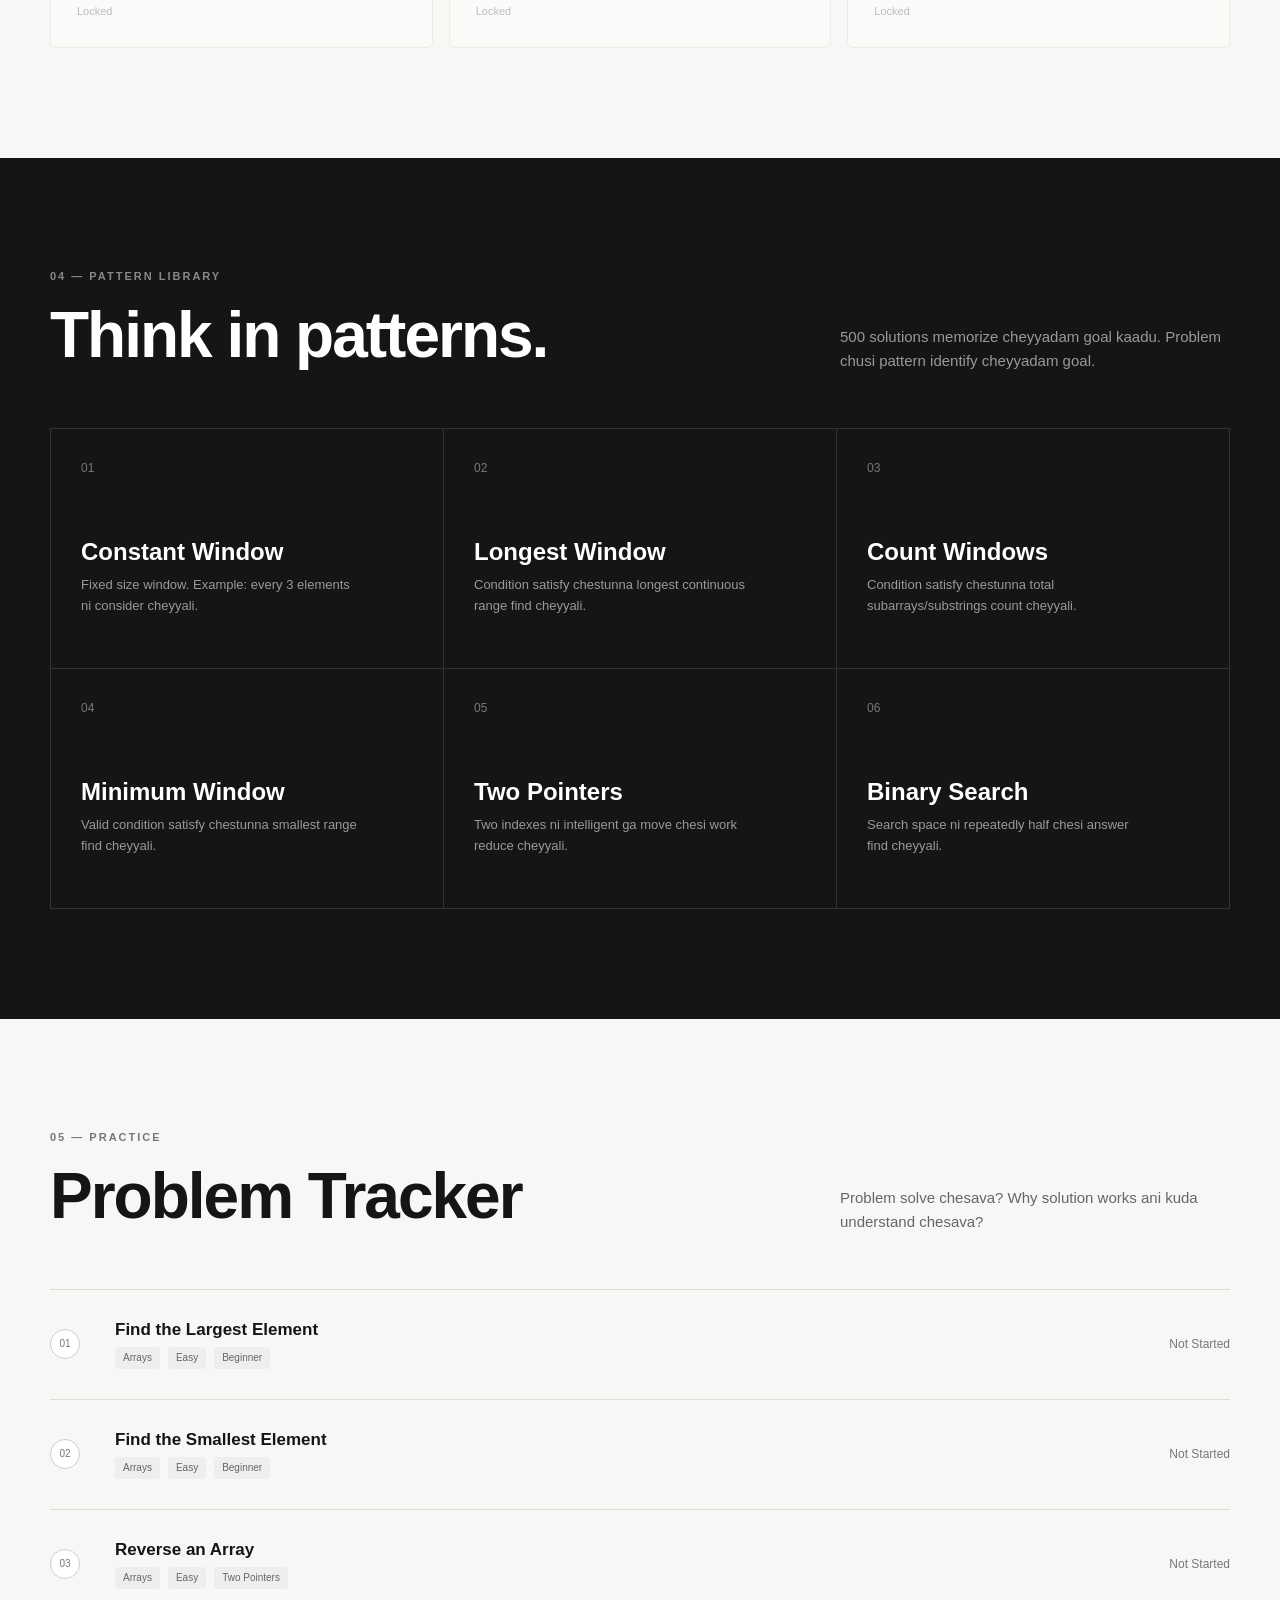
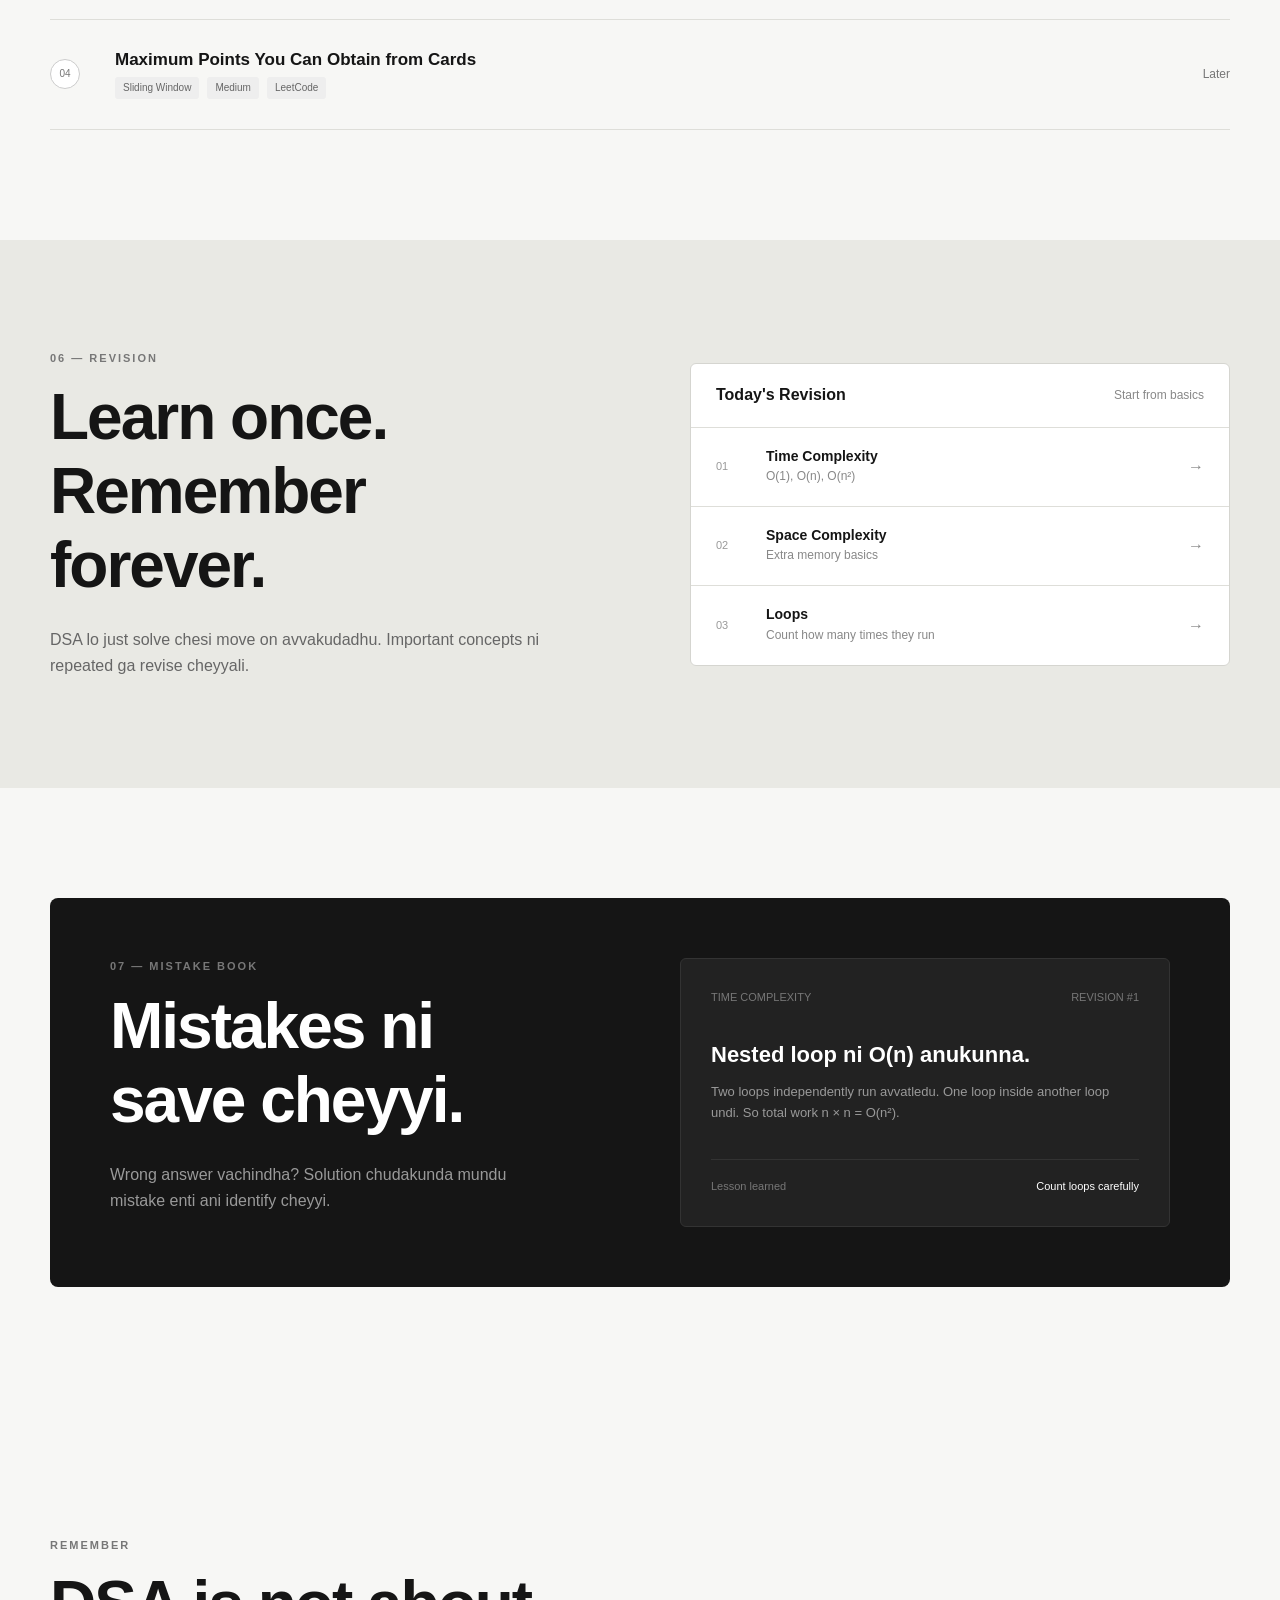
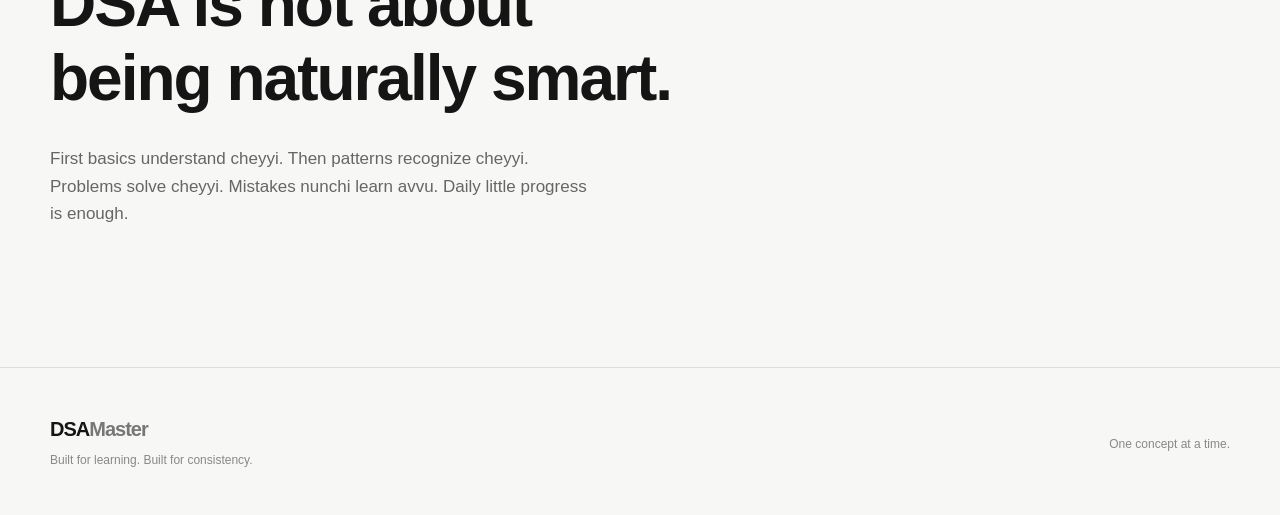
==== commit 84d43aee: "updated arrays concept" ====
--- a/index.html
+++ b/index.html
@@ -22,7 +22,8 @@
             </a>
 
             <nav class="nav">
-                <a href="#dashboard">Dashboard</a>
+                <a href="#dashboard">Home</a>
+                <a href="#basics">Basics</a>
                 <a href="#syllabus">Syllabus</a>
                 <a href="#patterns">Patterns</a>
                 <a href="#problems">Problems</a>
@@ -39,7 +40,7 @@
     <main>
 
 
-        <!-- ================= HERO / DASHBOARD ================= -->
+        <!-- ================= HERO ================= -->
 
         <section class="hero" id="dashboard">
 
@@ -50,23 +51,32 @@
                     <div class="hero-text">
 
                         <p class="eyebrow">
-                            PERSONAL DSA SYSTEM
+                            PERSONAL DSA LEARNING SYSTEM
                         </p>
 
                         <h1>
-                            Master DSA
+                            Learn DSA
                             <br>
-                            <span>one pattern at a time.</span>
+                            <span>from zero.</span>
                         </h1>
 
                         <p class="hero-description">
-                            Learn concepts, recognize patterns, solve problems,
-                            track mistakes, and revise everything in one place.
-                        </p>
-
-                        <a href="#syllabus" class="primary-button">
-                            Start Learning →
-                        </a>
+                            No previous knowledge required.
+                            First understand the basics, then learn concepts,
+                            recognize patterns, and finally solve problems.
+                        </p>
+
+                        <div class="hero-actions">
+
+                            <a href="#basics" class="primary-button">
+                                Start From Zero →
+                            </a>
+
+                            <a href="#syllabus" class="secondary-button">
+                                View Syllabus
+                            </a>
+
+                        </div>
 
                     </div>
 
@@ -74,14 +84,21 @@
                     <div class="progress-card">
 
                         <div class="progress-card-header">
+
                             <div>
-                                <p class="card-label">Overall Progress</p>
-                                <h2>58 <span>/ 200</span></h2>
+                                <p class="card-label">
+                                    Learning Progress
+                                </p>
+
+                                <h2>
+                                    0 <span>/ 200</span>
+                                </h2>
                             </div>
 
                             <div class="progress-percent">
-                                29%
-                            </div>
+                                0%
+                            </div>
+
                         </div>
 
                         <div class="progress-bar">
@@ -89,7 +106,7 @@
                         </div>
 
                         <p class="progress-text">
-                            58 problems solved
+                            Start your first concept today.
                         </p>
 
                     </div>
@@ -102,7 +119,12 @@
                 <div class="stats">
 
                     <div class="stat-card">
-                        <p class="stat-number">08</p>
+                        <p class="stat-number">01</p>
+                        <p class="stat-label">Current Level</p>
+                    </div>
+
+                    <div class="stat-card">
+                        <p class="stat-number">12</p>
                         <p class="stat-label">Topics</p>
                     </div>
 
@@ -112,22 +134,451 @@
                     </div>
 
                     <div class="stat-card">
-                        <p class="stat-number">58</p>
-                        <p class="stat-label">Solved</p>
+                        <p class="stat-number">00</p>
+                        <p class="stat-label">Problems Solved</p>
                     </div>
 
-                    <div class="stat-card">
-                        <p class="stat-number">12</p>
-                        <p class="stat-label">Revision</p>
+                </div>
+
+            </div>
+
+        </section>
+
+
+        <!-- ================= BASICS ================= -->
+
+        <section class="section basics-section" id="basics">
+
+            <div class="container">
+
+                <div class="section-heading">
+
+                    <div>
+
+                        <p class="eyebrow">
+                            01 — START HERE
+                        </p>
+
+                        <h2>
+                            First understand<br>
+                            the basics.
+                        </h2>
+
                     </div>
 
+                    <p>
+                        DSA ki direct problems loki vellakunda,
+                        first "what", "why" and "how" understand cheddam.
+                    </p>
+
                 </div>
 
+
+                <div class="basics-grid">
+
+
+                    <!-- TIME COMPLEXITY -->
+
+                    <article class="concept-card featured">
+
+                        <div class="concept-number">
+                            01
+                        </div>
+
+                        <div class="concept-content">
+
+                            <p class="concept-label">
+                                VERY IMPORTANT
+                            </p>
+
+                            <h3>
+                                Time Complexity
+                            </h3>
+
+                            <p class="concept-simple">
+                                Code run avvadaniki entha work chestundo
+                                measure cheyyadaniki Time Complexity use chestham.
+                            </p>
+
+                            <div class="explanation">
+
+                                <h4>
+                                    Simple ga cheppali ante:
+                                </h4>
+
+                                <p>
+                                    Oka problem lo input size
+                                    <strong>n</strong> anukundam.
+                                    n increase ayithe mana code entha slow
+                                    avuthundo chustham.
+                                </p>
+
+                                <div class="example-box">
+
+                                    <code>
+                                        for (let i = 0; i &lt; n; i++) {
+                                            <br>
+                                            &nbsp;&nbsp;console.log(i);
+                                            <br>
+                                        }
+                                    </code>
+
+                                    <p>
+                                        Loop n times run avuthundi →
+                                        <strong>O(n)</strong>
+                                    </p>
+
+                                </div>
+
+                                <div class="complexity-list">
+
+                                    <span>
+                                        O(1) → Same work
+                                    </span>
+
+                                    <span>
+                                        O(n) → n times work
+                                    </span>
+
+                                    <span>
+                                        O(n²) → n × n work
+                                    </span>
+
+                                    <span>
+                                        O(log n) → Search space fast ga reduce
+                                    </span>
+
+                                </div>
+
+                            </div>
+
+                        </div>
+
+                    </article>
+
+
+                    <!-- SPACE COMPLEXITY -->
+
+                    <article class="concept-card">
+
+                        <div class="concept-number">
+                            02
+                        </div>
+
+                        <div class="concept-content">
+
+                            <p class="concept-label">
+                                VERY IMPORTANT
+                            </p>
+
+                            <h3>
+                                Space Complexity
+                            </h3>
+
+                            <p class="concept-simple">
+                                Code execute avvadaniki extra ga entha
+                                memory/storage use chestundo measure cheyyadam.
+                            </p>
+
+                            <div class="explanation">
+
+                                <h4>
+                                    Simple example:
+                                </h4>
+
+                                <p>
+                                    Oka extra variable matrame create chesthe,
+                                    input entha perigina extra memory almost same.
+                                </p>
+
+                                <div class="example-box">
+
+                                    <code>
+                                        let sum = 0;
+                                        <br>
+                                        let count = 0;
+                                    </code>
+
+                                    <p>
+                                        Extra variables fixed →
+                                        <strong>O(1) Space</strong>
+                                    </p>
+
+                                </div>
+
+                                <p class="small-note">
+                                    Time = entha work?
+                                    <br>
+                                    Space = entha extra memory?
+                                </p>
+
+                            </div>
+
+                        </div>
+
+                    </article>
+
+
+                    <!-- VARIABLES -->
+
+                    <article class="concept-card">
+
+                        <div class="concept-number">
+                            03
+                        </div>
+
+                        <div class="concept-content">
+
+                            <p class="concept-label">
+                                FOUNDATION
+                            </p>
+
+                            <h3>
+                                Variables
+                            </h3>
+
+                            <p class="concept-simple">
+                                Data ni temporarily store cheyyadaniki
+                                variables use chestham.
+                            </p>
+
+                            <div class="mini-example">
+
+                                <code>
+                                    let age = 21;
+                                    <br>
+                                    let name = "Karthik";
+                                </code>
+
+                            </div>
+
+                            <p class="concept-tip">
+                                First variables clear ga ardham cheskovali.
+                                DSA lo everywhere use avuthayi.
+                            </p>
+
+                        </div>
+
+                    </article>
+
+
+                    <!-- LOOPS -->
+
+                    <article class="concept-card">
+
+                        <div class="concept-number">
+                            04
+                        </div>
+
+                        <div class="concept-content">
+
+                            <p class="concept-label">
+                                FOUNDATION
+                            </p>
+
+                            <h3>
+                                Loops
+                            </h3>
+
+                            <p class="concept-simple">
+                                Same work ni multiple times cheyyali ante
+                                loops use chestham.
+                            </p>
+
+                            <div class="mini-example">
+
+                                <code>
+                                    for (let i = 0; i &lt; n; i++) {
+                                    <br>
+                                    &nbsp;&nbsp;console.log(i);
+                                    <br>
+                                    }
+                                </code>
+
+                            </div>
+
+                            <p class="concept-tip">
+                                Loop count chudatam →
+                                Time Complexity understand cheyyadaniki first step.
+                            </p>
+
+                        </div>
+
+                    </article>
+
+
+                </div>
+
+
+                <!-- ================= LEARNING RULE ================= -->
+
+                <div class="learning-rule">
+
+                    <div>
+
+                        <p class="eyebrow">
+                            GOLDEN RULE
+                        </p>
+
+                        <h3>
+                            Don't memorize first.
+                            Understand first.
+                        </h3>
+
+                    </div>
+
+                    <p>
+                        Concept enti?
+                        <br>
+                        Enduku use chestham?
+                        <br>
+                        Eppudu use chestham?
+                        <br>
+                        Simple example enti?
+                        <br>
+                        Tarvatha problem solve cheyyali.
+                    </p>
+
+                </div>
+
             </div>
 
         </section>
 
 
+        <!-- ================= DSA FLOW ================= -->
+
+        <section class="section flow-section">
+
+            <div class="container">
+
+                <div class="section-heading">
+
+                    <div>
+
+                        <p class="eyebrow">
+                            02 — HOW TO LEARN
+                        </p>
+
+                        <h2>
+                            One simple<br>
+                            learning flow.
+                        </h2>
+
+                    </div>
+
+                    <p>
+                        Every DSA topic ni same process tho learn cheyyali.
+                        Appudu confusion thaggutundi.
+                    </p>
+
+                </div>
+
+
+                <div class="flow-grid">
+
+                    <article class="flow-card">
+
+                        <span>01</span>
+
+                        <h3>
+                            Concept
+                        </h3>
+
+                        <p>
+                            Asalu concept enti?
+                            Very simple language lo understand cheyyi.
+                        </p>
+
+                    </article>
+
+
+                    <article class="flow-card">
+
+                        <span>02</span>
+
+                        <h3>
+                            Why?
+                        </h3>
+
+                        <p>
+                            Ee concept enduku use chestham?
+                            Real problem enti?
+                        </p>
+
+                    </article>
+
+
+                    <article class="flow-card">
+
+                        <span>03</span>
+
+                        <h3>
+                            Example
+                        </h3>
+
+                        <p>
+                            Small example tho manually dry run cheyyi.
+                        </p>
+
+                    </article>
+
+
+                    <article class="flow-card">
+
+                        <span>04</span>
+
+                        <h3>
+                            Pattern
+                        </h3>
+
+                        <p>
+                            Similar problems anni same pattern follow chestunnaya?
+                            Identify cheyyi.
+                        </p>
+
+                    </article>
+
+
+                    <article class="flow-card">
+
+                        <span>05</span>
+
+                        <h3>
+                            Problems
+                        </h3>
+
+                        <p>
+                            First easy problems.
+                            Tarvatha medium.
+                            Finally hard.
+                        </p>
+
+                    </article>
+
+
+                    <article class="flow-card">
+
+                        <span>06</span>
+
+                        <h3>
+                            Revision
+                        </h3>
+
+                        <p>
+                            Mistakes note chesi,
+                            malli same concept ni revise cheyyi.
+                        </p>
+
+                    </article>
+
+                </div>
+
+            </div>
+
+        </section>
+
+
         <!-- ================= SYLLABUS ================= -->
 
         <section class="section" id="syllabus">
@@ -137,14 +588,20 @@
                 <div class="section-heading">
 
                     <div>
-                        <p class="eyebrow">01 — LEARNING PATH</p>
-
-                        <h2>DSA Syllabus</h2>
+
+                        <p class="eyebrow">
+                            03 — LEARNING PATH
+                        </p>
+
+                        <h2>
+                            DSA Syllabus
+                        </h2>
+
                     </div>
 
                     <p>
-                        Follow a structured path instead of randomly solving
-                        problems.
+                        Random ga problems solve cheyyakunda,
+                        step-by-step order lo learn cheddam.
                     </p>
 
                 </div>
@@ -152,193 +609,257 @@
 
                 <div class="syllabus-grid">
 
-                    <article class="topic-card completed">
-
-                        <div class="topic-number">01</div>
+
+                    <a href="foundation.html" class="topic-card completed">
+    <div class="topic-number">01</div>
+
+    <div class="topic-content">
+        <h3>Foundations</h3>
+        <p>Complexity, arrays, basic problem solving.</p>
+
+        <div class="topic-progress">
+            <span>8 / 8</span>
+            <span>100%</span>
+        </div>
+
+        <div class="small-progress">
+            <div class="small-progress-fill" style="width: 100%;"></div>
+        </div>
+    </div>
+</a>
+
+
+                    <a href="arrays.html"
+   class="topic-card"
+   aria-label="Open Arrays learning page">
+
+    <div class="topic-number">02</div>
+
+    <div class="topic-content">
+        <h3>Arrays</h3>
+
+        <p>
+            Learn arrays, indexing, traversal, searching,
+            two pointers, prefix sums and core patterns.
+        </p>
+
+        <div class="topic-progress">
+            <span>0 / 12 checkpoints</span>
+
+            <div class="small-progress">
+                <span style="width: 0%;"></span>
+            </div>
+        </div>
+    </div>
+
+</a>
+
+
+                    <article class="topic-card">
+
+                        <div class="topic-number">
+                            03
+                        </div>
 
                         <div class="topic-content">
-                            <h3>Foundations</h3>
+
+                            <p class="topic-status">
+                                NEXT
+                            </p>
+
+                            <h3>
+                                Arrays
+                            </h3>
 
                             <p>
-                                Complexity, arrays, basic problem solving.
+                                Traversal, searching, sorting basics,
+                                prefix sum and Kadane's algorithm.
                             </p>
 
                             <div class="topic-progress">
-                                <span>8 / 8 completed</span>
-                                <span>100%</span>
-                            </div>
-
-                            <div class="small-progress">
-                                <div style="width: 100%;"></div>
-                            </div>
-                        </div>
-
-                    </article>
-
-
-                    <article class="topic-card">
-
-                        <div class="topic-number">02</div>
-
-                        <div class="topic-content">
-                            <h3>Arrays</h3>
-
-                            <p>
-                                Traversal, prefix sum, hashing and Kadane.
-                            </p>
-
-                            <div class="topic-progress">
-                                <span>12 / 25 completed</span>
-                                <span>48%</span>
-                            </div>
-
-                            <div class="small-progress">
-                                <div style="width: 48%;"></div>
-                            </div>
-                        </div>
-
-                    </article>
-
-
-                    <article class="topic-card">
-
-                        <div class="topic-number">03</div>
-
-                        <div class="topic-content">
-                            <h3>Strings</h3>
-
-                            <p>
-                                Manipulation, hashing and substring problems.
-                            </p>
-
-                            <div class="topic-progress">
-                                <span>6 / 18 completed</span>
-                                <span>33%</span>
-                            </div>
-
-                            <div class="small-progress">
-                                <div style="width: 33%;"></div>
-                            </div>
-                        </div>
-
-                    </article>
-
-
-                    <article class="topic-card">
-
-                        <div class="topic-number">04</div>
-
-                        <div class="topic-content">
-                            <h3>Two Pointers</h3>
-
-                            <p>
-                                Opposite direction and same direction patterns.
-                            </p>
-
-                            <div class="topic-progress">
-                                <span>7 / 15 completed</span>
-                                <span>47%</span>
-                            </div>
-
-                            <div class="small-progress">
-                                <div style="width: 47%;"></div>
-                            </div>
-                        </div>
-
-                    </article>
-
-
-                    <article class="topic-card active">
-
-                        <div class="topic-number">05</div>
-
-                        <div class="topic-content">
-                            <h3>Sliding Window</h3>
-
-                            <p>
-                                Constant, longest, count and minimum windows.
-                            </p>
-
-                            <div class="topic-progress">
-                                <span>8 / 15 completed</span>
-                                <span>53%</span>
-                            </div>
-
-                            <div class="small-progress">
-                                <div style="width: 53%;"></div>
-                            </div>
-                        </div>
-
-                    </article>
-
-
-                    <article class="topic-card">
-
-                        <div class="topic-number">06</div>
-
-                        <div class="topic-content">
-                            <h3>Linked List</h3>
-
-                            <p>
-                                Traversal, reversal, cycles and pointers.
-                            </p>
-
-                            <div class="topic-progress">
-                                <span>3 / 15 completed</span>
-                                <span>20%</span>
-                            </div>
-
-                            <div class="small-progress">
-                                <div style="width: 20%;"></div>
-                            </div>
-                        </div>
-
-                    </article>
-
-
-                    <article class="topic-card">
-
-                        <div class="topic-number">07</div>
-
-                        <div class="topic-content">
-                            <h3>Binary Search</h3>
-
-                            <p>
-                                Search space, bounds and answer-based search.
-                            </p>
-
-                            <div class="topic-progress">
-                                <span>4 / 12 completed</span>
-                                <span>33%</span>
-                            </div>
-
-                            <div class="small-progress">
-                                <div style="width: 33%;"></div>
-                            </div>
-                        </div>
-
-                    </article>
-
-
-                    <article class="topic-card">
-
-                        <div class="topic-number">08</div>
-
-                        <div class="topic-content">
-                            <h3>Linked Structures</h3>
-
-                            <p>
-                                Stack, queue and related problem patterns.
-                            </p>
-
-                            <div class="topic-progress">
-                                <span>0 / 20 completed</span>
+                                <span>0 / 25</span>
                                 <span>0%</span>
                             </div>
 
                             <div class="small-progress">
                                 <div style="width: 0%;"></div>
                             </div>
+
+                        </div>
+
+                    </article>
+
+
+                    <article class="topic-card">
+
+                        <div class="topic-number">
+                            04
+                        </div>
+
+                        <div class="topic-content">
+
+                            <p class="topic-status">
+                                NEXT
+                            </p>
+
+                            <h3>
+                                Strings
+                            </h3>
+
+                            <p>
+                                Characters, frequency counting,
+                                substrings and basic string problems.
+                            </p>
+
+                            <div class="topic-progress">
+                                <span>0 / 18</span>
+                                <span>0%</span>
+                            </div>
+
+                            <div class="small-progress">
+                                <div style="width: 0%;"></div>
+                            </div>
+
+                        </div>
+
+                    </article>
+
+
+                    <article class="topic-card">
+
+                        <div class="topic-number">
+                            05
+                        </div>
+
+                        <div class="topic-content">
+
+                            <p class="topic-status">
+                                PATTERN
+                            </p>
+
+                            <h3>
+                                Two Pointers
+                            </h3>
+
+                            <p>
+                                Two indexes ni smart ga move chesi
+                                problem solve cheyyadam.
+                            </p>
+
+                            <div class="topic-progress">
+                                <span>0 / 15</span>
+                                <span>0%</span>
+                            </div>
+
+                            <div class="small-progress">
+                                <div style="width: 0%;"></div>
+                            </div>
+
+                        </div>
+
+                    </article>
+
+
+                    <article class="topic-card">
+
+                        <div class="topic-number">
+                            06
+                        </div>
+
+                        <div class="topic-content">
+
+                            <p class="topic-status">
+                                PATTERN
+                            </p>
+
+                            <h3>
+                                Sliding Window
+                            </h3>
+
+                            <p>
+                                Continuous subarray or substring
+                                problems ni efficiently solve cheyyadam.
+                            </p>
+
+                            <div class="topic-progress">
+                                <span>0 / 15</span>
+                                <span>0%</span>
+                            </div>
+
+                            <div class="small-progress">
+                                <div style="width: 0%;"></div>
+                            </div>
+
+                        </div>
+
+                    </article>
+
+
+                    <article class="topic-card">
+
+                        <div class="topic-number">
+                            07
+                        </div>
+
+                        <div class="topic-content">
+
+                            <p class="topic-status">
+                                CORE DSA
+                            </p>
+
+                            <h3>
+                                Linked List
+                            </h3>
+
+                            <p>
+                                Nodes, pointers, traversal,
+                                reversal and cycle problems.
+                            </p>
+
+                            <div class="topic-progress">
+                                <span>0 / 15</span>
+                                <span>0%</span>
+                            </div>
+
+                            <div class="small-progress">
+                                <div style="width: 0%;"></div>
+                            </div>
+
+                        </div>
+
+                    </article>
+
+
+                    <article class="topic-card">
+
+                        <div class="topic-number">
+                            08
+                        </div>
+
+                        <div class="topic-content">
+
+                            <p class="topic-status">
+                                CORE DSA
+                            </p>
+
+                            <h3>
+                                Binary Search
+                            </h3>
+
+                            <p>
+                                Search space ni half-half ga reduce
+                                chesi answer find cheyyadam.
+                            </p>
+
+                            <div class="topic-progress">
+                                <span>0 / 15</span>
+                                <span>0%</span>
+                            </div>
+
+                            <div class="small-progress">
+                                <div style="width: 0%;"></div>
+                            </div>
+
                         </div>
 
                     </article>
@@ -346,18 +867,28 @@
 
                     <article class="topic-card locked">
 
-                        <div class="topic-number">09</div>
+                        <div class="topic-number">
+                            09
+                        </div>
 
                         <div class="topic-content">
-                            <h3>Trees</h3>
+
+                            <p class="topic-status">
+                                LATER
+                            </p>
+
+                            <h3>
+                                Stack & Queue
+                            </h3>
 
                             <p>
-                                DFS, BFS, traversal and tree problems.
+                                LIFO, FIFO and common interview patterns.
                             </p>
 
                             <div class="topic-progress">
                                 <span>Locked</span>
                             </div>
+
                         </div>
 
                     </article>
@@ -365,18 +896,29 @@
 
                     <article class="topic-card locked">
 
-                        <div class="topic-number">10</div>
+                        <div class="topic-number">
+                            10
+                        </div>
 
                         <div class="topic-content">
-                            <h3>Graphs</h3>
+
+                            <p class="topic-status">
+                                LATER
+                            </p>
+
+                            <h3>
+                                Trees
+                            </h3>
 
                             <p>
-                                BFS, DFS, shortest paths and components.
+                                Binary trees, DFS, BFS and
+                                tree traversal patterns.
                             </p>
 
                             <div class="topic-progress">
                                 <span>Locked</span>
                             </div>
+
                         </div>
 
                     </article>
@@ -384,18 +926,29 @@
 
                     <article class="topic-card locked">
 
-                        <div class="topic-number">11</div>
+                        <div class="topic-number">
+                            11
+                        </div>
 
                         <div class="topic-content">
-                            <h3>Greedy</h3>
+
+                            <p class="topic-status">
+                                LATER
+                            </p>
+
+                            <h3>
+                                Graphs
+                            </h3>
 
                             <p>
-                                Local choices, intervals and optimization.
+                                Nodes, edges, BFS, DFS and
+                                shortest path basics.
                             </p>
 
                             <div class="topic-progress">
                                 <span>Locked</span>
                             </div>
+
                         </div>
 
                     </article>
@@ -403,21 +956,33 @@
 
                     <article class="topic-card locked">
 
-                        <div class="topic-number">12</div>
+                        <div class="topic-number">
+                            12
+                        </div>
 
                         <div class="topic-content">
-                            <h3>Dynamic Programming</h3>
+
+                            <p class="topic-status">
+                                LATER
+                            </p>
+
+                            <h3>
+                                Dynamic Programming
+                            </h3>
 
                             <p>
-                                States, transitions, memoization and tabulation.
+                                States, choices, transitions,
+                                memoization and tabulation.
                             </p>
 
                             <div class="topic-progress">
                                 <span>Locked</span>
                             </div>
-                        </div>
-
-                    </article>
+
+                        </div>
+
+                    </article>
+
 
                 </div>
 
@@ -435,14 +1000,20 @@
                 <div class="section-heading">
 
                     <div>
-                        <p class="eyebrow">02 — PATTERN LIBRARY</p>
-
-                        <h2>Think in patterns.</h2>
+
+                        <p class="eyebrow">
+                            04 — PATTERN LIBRARY
+                        </p>
+
+                        <h2>
+                            Think in patterns.
+                        </h2>
+
                     </div>
 
                     <p>
-                        The goal isn't to memorize 500 solutions.
-                        It's to recognize the underlying pattern.
+                        500 solutions memorize cheyyadam goal kaadu.
+                        Problem chusi pattern identify cheyyadam goal.
                     </p>
 
                 </div>
@@ -450,53 +1021,102 @@
 
                 <div class="pattern-grid">
 
+
                     <article class="pattern-card">
+
                         <span>01</span>
-                        <h3>Constant Window</h3>
+
+                        <h3>
+                            Constant Window
+                        </h3>
+
                         <p>
-                            Fixed-size subarray or substring problems.
-                        </p>
-                    </article>
+                            Fixed size window.
+                            Example: every 3 elements ni consider cheyyali.
+                        </p>
+
+                    </article>
+
 
                     <article class="pattern-card">
+
                         <span>02</span>
-                        <h3>Longest Window</h3>
+
+                        <h3>
+                            Longest Window
+                        </h3>
+
                         <p>
-                            Find the longest valid continuous range.
-                        </p>
-                    </article>
+                            Condition satisfy chestunna
+                            longest continuous range find cheyyali.
+                        </p>
+
+                    </article>
+
 
                     <article class="pattern-card">
+
                         <span>03</span>
-                        <h3>Count Windows</h3>
+
+                        <h3>
+                            Count Windows
+                        </h3>
+
                         <p>
-                            Count subarrays or substrings satisfying a condition.
-                        </p>
-                    </article>
+                            Condition satisfy chestunna
+                            total subarrays/substrings count cheyyali.
+                        </p>
+
+                    </article>
+
 
                     <article class="pattern-card">
+
                         <span>04</span>
-                        <h3>Minimum Window</h3>
+
+                        <h3>
+                            Minimum Window
+                        </h3>
+
                         <p>
-                            Find the shortest valid continuous range.
-                        </p>
-                    </article>
+                            Valid condition satisfy chestunna
+                            smallest range find cheyyali.
+                        </p>
+
+                    </article>
+
 
                     <article class="pattern-card">
+
                         <span>05</span>
-                        <h3>Two Pointers</h3>
+
+                        <h3>
+                            Two Pointers
+                        </h3>
+
                         <p>
-                            Move two indexes strategically through the data.
-                        </p>
-                    </article>
+                            Two indexes ni intelligent ga
+                            move chesi work reduce cheyyali.
+                        </p>
+
+                    </article>
+
 
                     <article class="pattern-card">
+
                         <span>06</span>
-                        <h3>Binary Search</h3>
+
+                        <h3>
+                            Binary Search
+                        </h3>
+
                         <p>
-                            Reduce the search space logarithmically.
-                        </p>
-                    </article>
+                            Search space ni repeatedly half
+                            chesi answer find cheyyali.
+                        </p>
+
+                    </article>
+
 
                 </div>
 
@@ -514,13 +1134,20 @@
                 <div class="section-heading">
 
                     <div>
-                        <p class="eyebrow">03 — PRACTICE</p>
-
-                        <h2>Problem Tracker</h2>
+
+                        <p class="eyebrow">
+                            05 — PRACTICE
+                        </p>
+
+                        <h2>
+                            Problem Tracker
+                        </h2>
+
                     </div>
 
                     <p>
-                        Don't just solve problems. Understand why you solved them.
+                        Problem solve chesava?
+                        Why solution works ani kuda understand chesava?
                     </p>
 
                 </div>
@@ -528,96 +1155,122 @@
 
                 <div class="problem-list">
 
+
                     <article class="problem-row">
 
-                        <div class="problem-status solved">
-                            ✓
+                        <div class="problem-status pending">
+                            01
                         </div>
 
                         <div class="problem-info">
-                            <h3>Maximum Points You Can Obtain from Cards</h3>
+
+                            <h3>
+                                Find the Largest Element
+                            </h3>
 
                             <div class="problem-meta">
+
+                                <span>Arrays</span>
+                                <span>Easy</span>
+                                <span>Beginner</span>
+
+                            </div>
+
+                        </div>
+
+                        <div class="problem-action">
+                            Not Started
+                        </div>
+
+                    </article>
+
+
+                    <article class="problem-row">
+
+                        <div class="problem-status pending">
+                            02
+                        </div>
+
+                        <div class="problem-info">
+
+                            <h3>
+                                Find the Smallest Element
+                            </h3>
+
+                            <div class="problem-meta">
+
+                                <span>Arrays</span>
+                                <span>Easy</span>
+                                <span>Beginner</span>
+
+                            </div>
+
+                        </div>
+
+                        <div class="problem-action">
+                            Not Started
+                        </div>
+
+                    </article>
+
+
+                    <article class="problem-row">
+
+                        <div class="problem-status pending">
+                            03
+                        </div>
+
+                        <div class="problem-info">
+
+                            <h3>
+                                Reverse an Array
+                            </h3>
+
+                            <div class="problem-meta">
+
+                                <span>Arrays</span>
+                                <span>Easy</span>
+                                <span>Two Pointers</span>
+
+                            </div>
+
+                        </div>
+
+                        <div class="problem-action">
+                            Not Started
+                        </div>
+
+                    </article>
+
+
+                    <article class="problem-row">
+
+                        <div class="problem-status pending">
+                            04
+                        </div>
+
+                        <div class="problem-info">
+
+                            <h3>
+                                Maximum Points You Can Obtain from Cards
+                            </h3>
+
+                            <div class="problem-meta">
+
                                 <span>Sliding Window</span>
                                 <span>Medium</span>
                                 <span>LeetCode</span>
-                            </div>
+
+                            </div>
+
                         </div>
 
                         <div class="problem-action">
-                            Solved
-                        </div>
-
-                    </article>
-
-
-                    <article class="problem-row">
-
-                        <div class="problem-status solved">
-                            ✓
-                        </div>
-
-                        <div class="problem-info">
-                            <h3>Longest Substring Without Repeating Characters</h3>
-
-                            <div class="problem-meta">
-                                <span>Sliding Window</span>
-                                <span>Medium</span>
-                                <span>LeetCode</span>
-                            </div>
-                        </div>
-
-                        <div class="problem-action">
-                            Solved
-                        </div>
-
-                    </article>
-
-
-                    <article class="problem-row">
-
-                        <div class="problem-status attempted">
-                            →
-                        </div>
-
-                        <div class="problem-info">
-                            <h3>Longest Repeating Character Replacement</h3>
-
-                            <div class="problem-meta">
-                                <span>Sliding Window</span>
-                                <span>Medium</span>
-                                <span>LeetCode</span>
-                            </div>
-                        </div>
-
-                        <div class="problem-action">
-                            Attempted
-                        </div>
-
-                    </article>
-
-
-                    <article class="problem-row">
-
-                        <div class="problem-status pending">
-                            ○
-                        </div>
-
-                        <div class="problem-info">
-                            <h3>Minimum Window Substring</h3>
-
-                            <div class="problem-meta">
-                                <span>Sliding Window</span>
-                                <span>Hard</span>
-                                <span>LeetCode</span>
-                            </div>
-                        </div>
-
-                        <div class="problem-action">
-                            Not Started
-                        </div>
-
-                    </article>
+                            Later
+                        </div>
+
+                    </article>
+
 
                 </div>
 
@@ -636,16 +1289,18 @@
 
                     <div>
 
-                        <p class="eyebrow">04 — REVISION</p>
+                        <p class="eyebrow">
+                            06 — REVISION
+                        </p>
 
                         <h2>
-                            Never forget<br>
-                            what you learned.
+                            Learn once.<br>
+                            Remember forever.
                         </h2>
 
                         <p class="section-description">
-                            Keep concepts alive through spaced revision and
-                            revisit the problems you struggled with.
+                            DSA lo just solve chesi move on avvakudadhu.
+                            Important concepts ni repeated ga revise cheyyali.
                         </p>
 
                     </div>
@@ -654,42 +1309,92 @@
                     <div class="revision-card">
 
                         <div class="revision-header">
-                            <h3>Today's Revision</h3>
-                            <span>3 topics</span>
-                        </div>
+
+                            <h3>
+                                Today's Revision
+                            </h3>
+
+                            <span>
+                                Start from basics
+                            </span>
+
+                        </div>
+
 
                         <div class="revision-item">
-                            <span class="revision-icon">01</span>
+
+                            <span class="revision-icon">
+                                01
+                            </span>
 
                             <div>
-                                <h4>Sliding Window</h4>
-                                <p>Review 4 patterns</p>
-                            </div>
-
-                            <span>→</span>
-                        </div>
+
+                                <h4>
+                                    Time Complexity
+                                </h4>
+
+                                <p>
+                                    O(1), O(n), O(n²)
+                                </p>
+
+                            </div>
+
+                            <span>
+                                →
+                            </span>
+
+                        </div>
+
 
                         <div class="revision-item">
-                            <span class="revision-icon">02</span>
+
+                            <span class="revision-icon">
+                                02
+                            </span>
 
                             <div>
-                                <h4>Two Pointers</h4>
-                                <p>Review 3 problems</p>
-                            </div>
-
-                            <span>→</span>
-                        </div>
+
+                                <h4>
+                                    Space Complexity
+                                </h4>
+
+                                <p>
+                                    Extra memory basics
+                                </p>
+
+                            </div>
+
+                            <span>
+                                →
+                            </span>
+
+                        </div>
+
 
                         <div class="revision-item">
-                            <span class="revision-icon">03</span>
+
+                            <span class="revision-icon">
+                                03
+                            </span>
 
                             <div>
-                                <h4>Binary Search</h4>
-                                <p>Review template</p>
-                            </div>
-
-                            <span>→</span>
-                        </div>
+
+                                <h4>
+                                    Loops
+                                </h4>
+
+                                <p>
+                                    Count how many times they run
+                                </p>
+
+                            </div>
+
+                            <span>
+                                →
+                            </span>
+
+                        </div>
+
 
                     </div>
 
@@ -710,16 +1415,19 @@
 
                     <div>
 
-                        <p class="eyebrow">05 — MISTAKE BOOK</p>
+                        <p class="eyebrow">
+                            07 — MISTAKE BOOK
+                        </p>
 
                         <h2>
-                            Your mistakes are<br>
-                            part of the syllabus.
+                            Mistakes ni<br>
+                            save cheyyi.
                         </h2>
 
                         <p>
-                            Record what went wrong, why it went wrong,
-                            and what you learned from it.
+                            Wrong answer vachindha?
+                            Solution chudakunda mundu
+                            mistake enti ani identify cheyyi.
                         </p>
 
                     </div>
@@ -728,22 +1436,40 @@
                     <div class="mistake-example">
 
                         <div class="mistake-top">
-                            <span>Binary Search</span>
-                            <span>Revision #2</span>
-                        </div>
+
+                            <span>
+                                Time Complexity
+                            </span>
+
+                            <span>
+                                Revision #1
+                            </span>
+
+                        </div>
+
 
                         <h3>
-                            Forgot to maintain the search invariant.
+                            Nested loop ni O(n) anukunna.
                         </h3>
 
+
                         <p>
-                            Before changing left/right, clearly understand
-                            what the current search space represents.
-                        </p>
+                            Two loops independently run avvatledu.
+                            One loop inside another loop undi.
+                            So total work n × n = O(n²).
+                        </p>
+
 
                         <div class="mistake-footer">
-                            <span>Lesson learned</span>
-                            <strong>Binary Search</strong>
+
+                            <span>
+                                Lesson learned
+                            </span>
+
+                            <strong>
+                                Count loops carefully
+                            </strong>
+
                         </div>
 
                     </div>
@@ -754,6 +1480,35 @@
 
         </section>
 
+
+        <!-- ================= FINAL MESSAGE ================= -->
+
+        <section class="section final-section">
+
+            <div class="container">
+
+                <p class="eyebrow">
+                    REMEMBER
+                </p>
+
+                <h2>
+                    DSA is not about<br>
+                    being naturally smart.
+                </h2>
+
+                <p class="final-description">
+                    First basics understand cheyyi.
+                    Then patterns recognize cheyyi.
+                    Problems solve cheyyi.
+                    Mistakes nunchi learn avvu.
+                    Daily little progress is enough.
+                </p>
+
+            </div>
+
+        </section>
+
+
     </main>
 
 
@@ -764,6 +1519,7 @@
         <div class="container footer-content">
 
             <div>
+
                 <a href="#" class="logo">
                     DSA<span>Master</span>
                 </a>
@@ -771,15 +1527,17 @@
                 <p>
                     Built for learning. Built for consistency.
                 </p>
+
             </div>
 
             <p>
-                Keep solving. Keep learning.
+                One concept at a time.
             </p>
 
         </div>
 
     </footer>
+
 
 </body>
 </html>
--- a/style.css
+++ b/style.css
@@ -24,10 +24,12 @@
     text-decoration: none;
 }
 
-button,
-input,
-textarea {
-    font: inherit;
+code {
+    font-family: Consolas, "Courier New", monospace;
+}
+
+strong {
+    font-weight: 700;
 }
 
 
@@ -47,7 +49,7 @@
 .eyebrow {
     margin-bottom: 14px;
 
-    font-size: 12px;
+    font-size: 11px;
     font-weight: 700;
     letter-spacing: 2px;
     text-transform: uppercase;
@@ -77,7 +79,7 @@
 }
 
 .section-heading > p {
-    max-width: 380px;
+    max-width: 390px;
 
     color: #666;
     font-size: 15px;
@@ -93,7 +95,8 @@
     top: 0;
     z-index: 100;
 
-    background: rgba(247, 247, 245, 0.92);
+    background: rgba(247, 247, 245, 0.94);
+
     border-bottom: 1px solid #deded9;
 
     backdrop-filter: blur(12px);
@@ -120,7 +123,7 @@
 .nav {
     display: flex;
     align-items: center;
-    gap: 28px;
+    gap: 25px;
 }
 
 .nav a {
@@ -167,7 +170,7 @@
 }
 
 .hero-description {
-    max-width: 570px;
+    max-width: 590px;
 
     margin: 30px 0;
 
@@ -175,32 +178,51 @@
     font-size: 17px;
 }
 
-
-/* =====================================================
-   BUTTON
-===================================================== */
-
-.primary-button {
+.hero-actions {
+    display: flex;
+    align-items: center;
+    gap: 12px;
+}
+
+
+/* =====================================================
+   BUTTONS
+===================================================== */
+
+.primary-button,
+.secondary-button {
     display: inline-block;
 
-    padding: 15px 24px;
-
-    background: #151515;
-    color: white;
-
-    font-size: 14px;
+    padding: 15px 22px;
+
+    border-radius: 4px;
+
+    font-size: 13px;
     font-weight: 700;
-
-    border-radius: 4px;
 
     transition:
         transform 0.2s ease,
         background 0.2s ease;
 }
 
+.primary-button {
+    background: #151515;
+    color: white;
+}
+
 .primary-button:hover {
     background: #333;
     transform: translateY(-2px);
+}
+
+.secondary-button {
+    background: transparent;
+    border: 1px solid #ccc;
+    color: #555;
+}
+
+.secondary-button:hover {
+    border-color: #888;
 }
 
 
@@ -262,7 +284,7 @@
 }
 
 .progress-fill {
-    width: 29%;
+    width: 0%;
     height: 100%;
 
     background: #151515;
@@ -317,6 +339,302 @@
 
 
 /* =====================================================
+   BASICS
+===================================================== */
+
+.basics-section {
+    background: #efefeb;
+}
+
+.basics-grid {
+    display: grid;
+    grid-template-columns: repeat(2, 1fr);
+
+    gap: 16px;
+}
+
+.concept-card {
+    min-height: 430px;
+
+    padding: 30px;
+
+    background: white;
+
+    border: 1px solid #deded9;
+    border-radius: 7px;
+
+    display: flex;
+    flex-direction: column;
+
+    transition:
+        transform 0.2s ease,
+        box-shadow 0.2s ease;
+}
+
+.concept-card:hover {
+    transform: translateY(-3px);
+
+    box-shadow: 0 15px 35px rgba(0, 0, 0, 0.06);
+}
+
+.concept-card.featured {
+    min-height: 520px;
+
+    background: #151515;
+    color: white;
+
+    border-color: #151515;
+}
+
+.concept-number {
+    color: #999;
+    font-size: 12px;
+}
+
+.concept-card.featured .concept-number {
+    color: #777;
+}
+
+.concept-content {
+    margin-top: auto;
+}
+
+.concept-label {
+    margin-bottom: 10px;
+
+    color: #999;
+
+    font-size: 10px;
+    font-weight: 700;
+    letter-spacing: 1.5px;
+}
+
+.concept-card.featured .concept-label {
+    color: #777;
+}
+
+.concept-content h3 {
+    margin-bottom: 15px;
+
+    font-size: 32px;
+    letter-spacing: -1px;
+}
+
+.concept-simple {
+    max-width: 520px;
+
+    color: #666;
+    font-size: 15px;
+}
+
+.concept-card.featured .concept-simple {
+    color: #aaa;
+}
+
+.explanation {
+    margin-top: 28px;
+}
+
+.explanation h4 {
+    margin-bottom: 10px;
+
+    font-size: 14px;
+}
+
+.explanation > p {
+    color: #666;
+    font-size: 13px;
+}
+
+.concept-card.featured .explanation > p {
+    color: #aaa;
+}
+
+
+/* =====================================================
+   CODE / EXAMPLE BOX
+===================================================== */
+
+.example-box {
+    margin-top: 20px;
+    padding: 18px;
+
+    background: #f1f1ed;
+
+    border: 1px solid #deded9;
+    border-radius: 5px;
+}
+
+.concept-card.featured .example-box {
+    background: #222;
+    border-color: #333;
+}
+
+.example-box code {
+    display: block;
+
+    margin-bottom: 12px;
+
+    color: #333;
+
+    font-size: 12px;
+    line-height: 1.7;
+}
+
+.concept-card.featured .example-box code {
+    color: #ddd;
+}
+
+.example-box p {
+    color: #666;
+    font-size: 12px;
+}
+
+.concept-card.featured .example-box p {
+    color: #999;
+}
+
+.complexity-list {
+    display: grid;
+    grid-template-columns: repeat(2, 1fr);
+
+    gap: 8px;
+
+    margin-top: 18px;
+}
+
+.complexity-list span {
+    padding: 8px 10px;
+
+    background: #222;
+
+    border: 1px solid #333;
+    border-radius: 4px;
+
+    color: #aaa;
+
+    font-size: 11px;
+}
+
+.mini-example {
+    margin-top: 25px;
+    padding: 18px;
+
+    background: #f2f2ee;
+
+    border-radius: 5px;
+}
+
+.mini-example code {
+    color: #444;
+
+    font-size: 12px;
+    line-height: 1.8;
+}
+
+.concept-tip {
+    margin-top: 20px;
+
+    color: #777;
+    font-size: 12px;
+}
+
+.small-note {
+    margin-top: 20px;
+
+    padding: 12px;
+
+    background: #f2f2ee;
+
+    border-left: 3px solid #151515;
+
+    font-size: 12px !important;
+}
+
+
+/* =====================================================
+   LEARNING RULE
+===================================================== */
+
+.learning-rule {
+    margin-top: 30px;
+    padding: 35px;
+
+    display: grid;
+    grid-template-columns: 1fr 1fr;
+    gap: 60px;
+    align-items: center;
+
+    background: white;
+
+    border: 1px solid #deded9;
+    border-radius: 7px;
+}
+
+.learning-rule h3 {
+    font-size: 28px;
+    letter-spacing: -1px;
+}
+
+.learning-rule > p {
+    color: #666;
+    font-size: 14px;
+}
+
+
+/* =====================================================
+   FLOW
+===================================================== */
+
+.flow-section {
+    background: #f7f7f5;
+}
+
+.flow-grid {
+    display: grid;
+    grid-template-columns: repeat(3, 1fr);
+
+    border-top: 1px solid #deded9;
+    border-left: 1px solid #deded9;
+}
+
+.flow-card {
+    min-height: 220px;
+
+    padding: 28px;
+
+    border-right: 1px solid #deded9;
+    border-bottom: 1px solid #deded9;
+
+    background: white;
+}
+
+.flow-card span {
+    display: block;
+
+    margin-bottom: 50px;
+
+    color: #999;
+
+    font-size: 11px;
+}
+
+.flow-card h3 {
+    margin-bottom: 10px;
+
+    font-size: 23px;
+}
+
+.flow-card p {
+    max-width: 270px;
+
+    color: #777;
+
+    font-size: 13px;
+}
+
+
+/* =====================================================
    SYLLABUS
 ===================================================== */
 
@@ -328,7 +646,7 @@
 }
 
 .topic-card {
-    min-height: 220px;
+    min-height: 250px;
 
     padding: 26px;
 
@@ -339,7 +657,7 @@
 
     display: flex;
     flex-direction: column;
-    gap: 25px;
+    gap: 20px;
 
     transition:
         transform 0.2s ease,
@@ -372,6 +690,16 @@
     margin-top: auto;
 }
 
+.topic-status {
+    margin-bottom: 7px;
+
+    color: #999;
+
+    font-size: 9px;
+    font-weight: 700;
+    letter-spacing: 1px;
+}
+
 .topic-content h3 {
     margin-bottom: 8px;
 
@@ -379,8 +707,8 @@
     letter-spacing: -0.5px;
 }
 
-.topic-content p {
-    min-height: 50px;
+.topic-content > p:not(.topic-status) {
+    min-height: 62px;
 
     color: #777;
     font-size: 13px;
@@ -390,7 +718,7 @@
     display: flex;
     justify-content: space-between;
 
-    margin-top: 20px;
+    margin-top: 18px;
 
     color: #777;
     font-size: 11px;
@@ -406,6 +734,7 @@
 
 .small-progress div {
     height: 100%;
+
     background: #151515;
 }
 
@@ -461,7 +790,7 @@
 }
 
 .pattern-card p {
-    max-width: 260px;
+    max-width: 280px;
 
     color: #999;
 
@@ -500,17 +829,13 @@
     border: 1px solid #ccc;
     border-radius: 50%;
 
-    font-size: 12px;
-}
-
-.problem-status.solved {
-    background: #151515;
-    color: white;
-    border-color: #151515;
-}
-
-.problem-status.attempted {
-    background: #eee;
+    color: #777;
+
+    font-size: 10px;
+}
+
+.problem-status.pending {
+    background: white;
 }
 
 .problem-info h3 {
@@ -617,6 +942,7 @@
 
 .revision-item h4 {
     margin-bottom: 3px;
+
     font-size: 14px;
 }
 
@@ -652,7 +978,7 @@
     color: #777;
 }
 
-.mistake-box p {
+.mistake-box > div:first-child > p:last-child {
     max-width: 450px;
 
     margin-top: 25px;
@@ -688,6 +1014,8 @@
 .mistake-example > p {
     margin-top: 15px;
 
+    color: #999;
+
     font-size: 13px;
 }
 
@@ -709,6 +1037,29 @@
 
 .mistake-footer strong {
     font-weight: 500;
+}
+
+
+/* =====================================================
+   FINAL SECTION
+===================================================== */
+
+.final-section {
+    padding: 140px 0;
+}
+
+.final-section h2 {
+    max-width: 800px;
+}
+
+.final-description {
+    max-width: 550px;
+
+    margin-top: 30px;
+
+    color: #666;
+
+    font-size: 17px;
 }
 
 
@@ -737,7 +1088,7 @@
 
 
 /* =====================================================
-   RESPONSIVE
+   RESPONSIVE — TABLET
 ===================================================== */
 
 @media (max-width: 900px) {
@@ -755,6 +1106,19 @@
         letter-spacing: -4px;
     }
 
+    .basics-grid {
+        grid-template-columns: 1fr;
+    }
+
+    .learning-rule {
+        grid-template-columns: 1fr;
+        gap: 25px;
+    }
+
+    .flow-grid {
+        grid-template-columns: repeat(2, 1fr);
+    }
+
     .syllabus-grid {
         grid-template-columns: repeat(2, 1fr);
     }
@@ -775,6 +1139,10 @@
 }
 
 
+/* =====================================================
+   RESPONSIVE — MOBILE
+===================================================== */
+
 @media (max-width: 600px) {
 
     .container {
@@ -794,6 +1162,16 @@
         letter-spacing: -3px;
     }
 
+    .hero-actions {
+        flex-direction: column;
+        align-items: stretch;
+    }
+
+    .primary-button,
+    .secondary-button {
+        text-align: center;
+    }
+
     .section-heading {
         display: block;
     }
@@ -814,13 +1192,25 @@
         border-bottom: 1px solid #deded9;
     }
 
+    .basics-grid,
+    .flow-grid,
     .syllabus-grid,
     .pattern-grid {
         grid-template-columns: 1fr;
     }
 
+    .concept-card,
+    .concept-card.featured {
+        min-height: auto;
+    }
+
+    .complexity-list {
+        grid-template-columns: 1fr;
+    }
+
     .problem-row {
         grid-template-columns: 35px 1fr;
+
         padding: 20px 0;
     }
 
@@ -839,4 +1229,581 @@
     .footer-content > p {
         margin-top: 25px;
     }
+
+    .final-section {
+        padding: 90px 0;
+    }
+
+}
+
+/* =========================================================
+   FOUNDATION PAGE
+   ========================================================= */
+
+.foundation-page {
+    background: var(--background);
+}
+
+/* ---------- Foundation Hero ---------- */
+
+.foundation-hero {
+    padding: 90px 0 70px;
+    border-bottom: 1px solid var(--border);
+}
+
+.foundation-hero__content {
+    max-width: 850px;
+}
+
+.foundation-hero h1 {
+    margin: 14px 0 20px;
+    font-size: clamp(42px, 7vw, 76px);
+    line-height: 0.95;
+    letter-spacing: -0.05em;
+}
+
+.foundation-hero__description {
+    max-width: 720px;
+    margin: 0;
+    font-size: 19px;
+    line-height: 1.8;
+    color: var(--muted);
+}
+
+/* ---------- Back / Navigation ---------- */
+
+.foundation-nav {
+    padding: 24px 0;
+    border-bottom: 1px solid var(--border);
+}
+
+.foundation-nav a {
+    display: inline-flex;
+    align-items: center;
+    gap: 8px;
+    font-size: 14px;
+    font-weight: 600;
+    color: var(--muted);
+    transition: color 0.2s ease;
+}
+
+.foundation-nav a:hover {
+    color: var(--text);
+}
+
+/* ---------- Main Lesson ---------- */
+
+.foundation-content {
+    max-width: 900px;
+    margin: 0 auto;
+    padding: 80px 24px 100px;
+}
+
+/* ---------- Lesson Section ---------- */
+
+.lesson-section {
+    margin-bottom: 90px;
+    scroll-margin-top: 100px;
+}
+
+.lesson-section:last-child {
+    margin-bottom: 0;
+}
+
+.lesson-number {
+    margin-bottom: 12px;
+    font-size: 13px;
+    font-weight: 700;
+    letter-spacing: 0.12em;
+    text-transform: uppercase;
+    color: var(--muted);
+}
+
+.lesson-section h2 {
+    margin: 0 0 20px;
+    font-size: clamp(30px, 5vw, 44px);
+    line-height: 1.1;
+    letter-spacing: -0.035em;
+}
+
+.lesson-section h3 {
+    margin: 32px 0 12px;
+    font-size: 22px;
+    line-height: 1.3;
+}
+
+.lesson-section p {
+    margin: 0 0 18px;
+    font-size: 17px;
+    line-height: 1.85;
+    color: var(--muted);
+}
+
+.lesson-section strong {
+    color: var(--text);
+}
+
+/* ---------- Simple Explanation Card ---------- */
+
+.lesson-card {
+    margin: 28px 0;
+    padding: 28px;
+    border: 1px solid var(--border);
+    border-radius: 16px;
+    background: var(--surface);
+}
+
+.lesson-card h3 {
+    margin-top: 0;
+}
+
+.lesson-card p:last-child {
+    margin-bottom: 0;
+}
+
+/* ---------- Telugu / Simple Explanation ---------- */
+
+.simple-box {
+    margin: 24px 0;
+    padding: 24px 26px;
+    border-left: 3px solid var(--text);
+    background: var(--surface);
+    border-radius: 0 12px 12px 0;
+}
+
+.simple-box p {
+    margin-bottom: 0;
+}
+
+/* ---------- Real Life Example ---------- */
+
+.example-box {
+    margin: 28px 0;
+    padding: 28px;
+    border: 1px solid var(--border);
+    border-radius: 16px;
+    background: var(--surface);
+}
+
+.example-box__label {
+    margin-bottom: 10px;
+    font-size: 12px;
+    font-weight: 700;
+    letter-spacing: 0.1em;
+    text-transform: uppercase;
+    color: var(--muted);
+}
+
+.example-box h3 {
+    margin: 0 0 12px;
+}
+
+.example-box p {
+    margin-bottom: 0;
+}
+
+/* ---------- Flow Diagram ---------- */
+
+.lesson-flow {
+    display: flex;
+    align-items: center;
+    justify-content: center;
+    gap: 12px;
+    flex-wrap: wrap;
+    margin: 32px 0;
+}
+
+.flow-item {
+    padding: 14px 20px;
+    border: 1px solid var(--border);
+    border-radius: 10px;
+    background: var(--surface);
+    font-size: 15px;
+    font-weight: 600;
+}
+
+.flow-arrow {
+    color: var(--muted);
+    font-size: 20px;
+}
+
+/* ---------- Code Examples ---------- */
+
+.code-example {
+    margin: 24px 0;
+    padding: 24px;
+    overflow-x: auto;
+    border-radius: 14px;
+    background: #111;
+    color: #fff;
+}
+
+.code-example pre {
+    margin: 0;
+    font-family: "Courier New", Courier, monospace;
+    font-size: 14px;
+    line-height: 1.8;
+    white-space: pre-wrap;
+}
+
+.code-title {
+    margin-bottom: 14px;
+    font-size: 12px;
+    font-weight: 700;
+    letter-spacing: 0.08em;
+    text-transform: uppercase;
+    opacity: 0.6;
+}
+
+/* ---------- Step List ---------- */
+
+.step-list {
+    display: grid;
+    gap: 14px;
+    margin: 28px 0;
+    padding: 0;
+    list-style: none;
+}
+
+.step-list li {
+    display: flex;
+    gap: 16px;
+    align-items: flex-start;
+    padding: 20px;
+    border: 1px solid var(--border);
+    border-radius: 12px;
+    background: var(--surface);
+}
+
+.step-number {
+    display: flex;
+    flex-shrink: 0;
+    align-items: center;
+    justify-content: center;
+    width: 30px;
+    height: 30px;
+    border-radius: 50%;
+    background: var(--text);
+    color: var(--background);
+    font-size: 13px;
+    font-weight: 700;
+}
+
+.step-list strong {
+    display: block;
+    margin-bottom: 5px;
+}
+
+.step-list p {
+    margin: 0;
+    font-size: 15px;
+}
+
+/* ---------- Complexity Cards ---------- */
+
+.complexity-grid {
+    display: grid;
+    grid-template-columns: repeat(2, minmax(0, 1fr));
+    gap: 16px;
+    margin: 32px 0;
+}
+
+.complexity-card {
+    padding: 26px;
+    border: 1px solid var(--border);
+    border-radius: 16px;
+    background: var(--surface);
+}
+
+.complexity-card__big {
+    margin-bottom: 10px;
+    font-family: "Courier New", Courier, monospace;
+    font-size: 28px;
+    font-weight: 700;
+}
+
+.complexity-card h3 {
+    margin: 0 0 10px;
+    font-size: 19px;
+}
+
+.complexity-card p {
+    margin: 0;
+    font-size: 15px;
+}
+
+/* ---------- Complexity Table ---------- */
+
+.complexity-table-wrapper {
+    margin: 30px 0;
+    overflow-x: auto;
+    border: 1px solid var(--border);
+    border-radius: 14px;
+}
+
+.complexity-table {
+    width: 100%;
+    border-collapse: collapse;
+    min-width: 550px;
+}
+
+.complexity-table th,
+.complexity-table td {
+    padding: 16px 18px;
+    border-bottom: 1px solid var(--border);
+    text-align: left;
+}
+
+.complexity-table th {
+    font-size: 13px;
+    text-transform: uppercase;
+    letter-spacing: 0.06em;
+    background: var(--surface);
+}
+
+.complexity-table td {
+    font-size: 15px;
+    color: var(--muted);
+}
+
+.complexity-table td:first-child {
+    color: var(--text);
+    font-family: "Courier New", Courier, monospace;
+    font-weight: 700;
+}
+
+.complexity-table tr:last-child td {
+    border-bottom: none;
+}
+
+/* ---------- Important Note ---------- */
+
+.important-box {
+    margin: 30px 0;
+    padding: 26px;
+    border: 2px solid var(--text);
+    border-radius: 14px;
+}
+
+.important-box__title {
+    margin-bottom: 10px;
+    font-size: 13px;
+    font-weight: 800;
+    letter-spacing: 0.08em;
+    text-transform: uppercase;
+}
+
+.important-box p {
+    margin: 0;
+}
+
+/* ---------- Mistake Box ---------- */
+
+.mistake-card {
+    margin: 18px 0;
+    padding: 22px 24px;
+    border: 1px solid var(--border);
+    border-radius: 12px;
+}
+
+.mistake-card h3 {
+    margin: 0 0 8px;
+    font-size: 18px;
+}
+
+.mistake-card p {
+    margin: 0;
+    font-size: 15px;
+}
+
+/* ---------- Checklist ---------- */
+
+.checklist {
+    display: grid;
+    gap: 12px;
+    margin: 28px 0;
+}
+
+.checklist-item {
+    display: flex;
+    align-items: center;
+    gap: 14px;
+    padding: 17px 18px;
+    border: 1px solid var(--border);
+    border-radius: 12px;
+    background: var(--surface);
+}
+
+.checkmark {
+    display: flex;
+    align-items: center;
+    justify-content: center;
+    width: 24px;
+    height: 24px;
+    flex-shrink: 0;
+    border: 1px solid var(--border);
+    border-radius: 6px;
+    font-size: 13px;
+}
+
+.checklist-item span:last-child {
+    font-size: 15px;
+}
+
+/* ---------- Quiz ---------- */
+
+.quiz-list {
+    display: grid;
+    gap: 14px;
+    margin-top: 28px;
+}
+
+.quiz-item {
+    padding: 22px;
+    border: 1px solid var(--border);
+    border-radius: 14px;
+    background: var(--surface);
+}
+
+.quiz-item summary {
+    cursor: pointer;
+    font-weight: 600;
+    line-height: 1.6;
+}
+
+.quiz-answer {
+    margin-top: 18px;
+    padding-top: 16px;
+    border-top: 1px solid var(--border);
+    color: var(--muted);
+    font-size: 15px;
+    line-height: 1.7;
+}
+
+/* ---------- Next Topic ---------- */
+
+.next-topic {
+    margin-top: 100px;
+    padding: 40px;
+    border: 1px solid var(--border);
+    border-radius: 18px;
+    background: var(--surface);
+}
+
+.next-topic__label {
+    margin-bottom: 10px;
+    font-size: 12px;
+    font-weight: 700;
+    letter-spacing: 0.1em;
+    text-transform: uppercase;
+    color: var(--muted);
+}
+
+.next-topic h2 {
+    margin: 0 0 12px;
+}
+
+.next-topic p {
+    margin-bottom: 24px;
+}
+
+/* ---------- Lesson Button ---------- */
+
+.lesson-button {
+    display: inline-flex;
+    align-items: center;
+    gap: 8px;
+    padding: 13px 20px;
+    border-radius: 8px;
+    background: var(--text);
+    color: var(--background);
+    font-size: 14px;
+    font-weight: 700;
+    transition: transform 0.2s ease, opacity 0.2s ease;
+}
+
+.lesson-button:hover {
+    transform: translateY(-2px);
+    opacity: 0.9;
+}
+
+/* ---------- Mobile ---------- */
+
+@media (max-width: 700px) {
+
+    .foundation-hero {
+        padding: 60px 0 50px;
+    }
+
+    .foundation-hero h1 {
+        font-size: 48px;
+    }
+
+    .foundation-hero__description {
+        font-size: 16px;
+        line-height: 1.7;
+    }
+
+    .foundation-content {
+        padding: 60px 18px 80px;
+    }
+
+    .lesson-section {
+        margin-bottom: 65px;
+    }
+
+    .lesson-section h2 {
+        font-size: 32px;
+    }
+
+    .lesson-section p {
+        font-size: 16px;
+        line-height: 1.75;
+    }
+
+    .lesson-card,
+    .example-box,
+    .simple-box,
+    .important-box {
+        padding: 20px;
+    }
+
+    .complexity-grid {
+        grid-template-columns: 1fr;
+    }
+
+    .lesson-flow {
+        flex-direction: column;
+    }
+
+    .flow-arrow {
+        transform: rotate(90deg);
+    }
+
+    .next-topic {
+        margin-top: 70px;
+        padding: 26px;
+    }
+}
+
+/* =========================================
+   CLICKABLE TOPIC CARDS
+   ========================================= */
+
+.topic-card {
+    cursor: pointer;
+    transition:
+        transform 0.2s ease,
+        border-color 0.2s ease,
+        box-shadow 0.2s ease;
+}
+
+.topic-card:hover {
+    transform: translateY(-3px);
+    border-color: #222;
+    box-shadow: 0 8px 24px rgba(0, 0, 0, 0.06);
+}
+
+.topic-card:active {
+    transform: translateY(-1px);
 }
